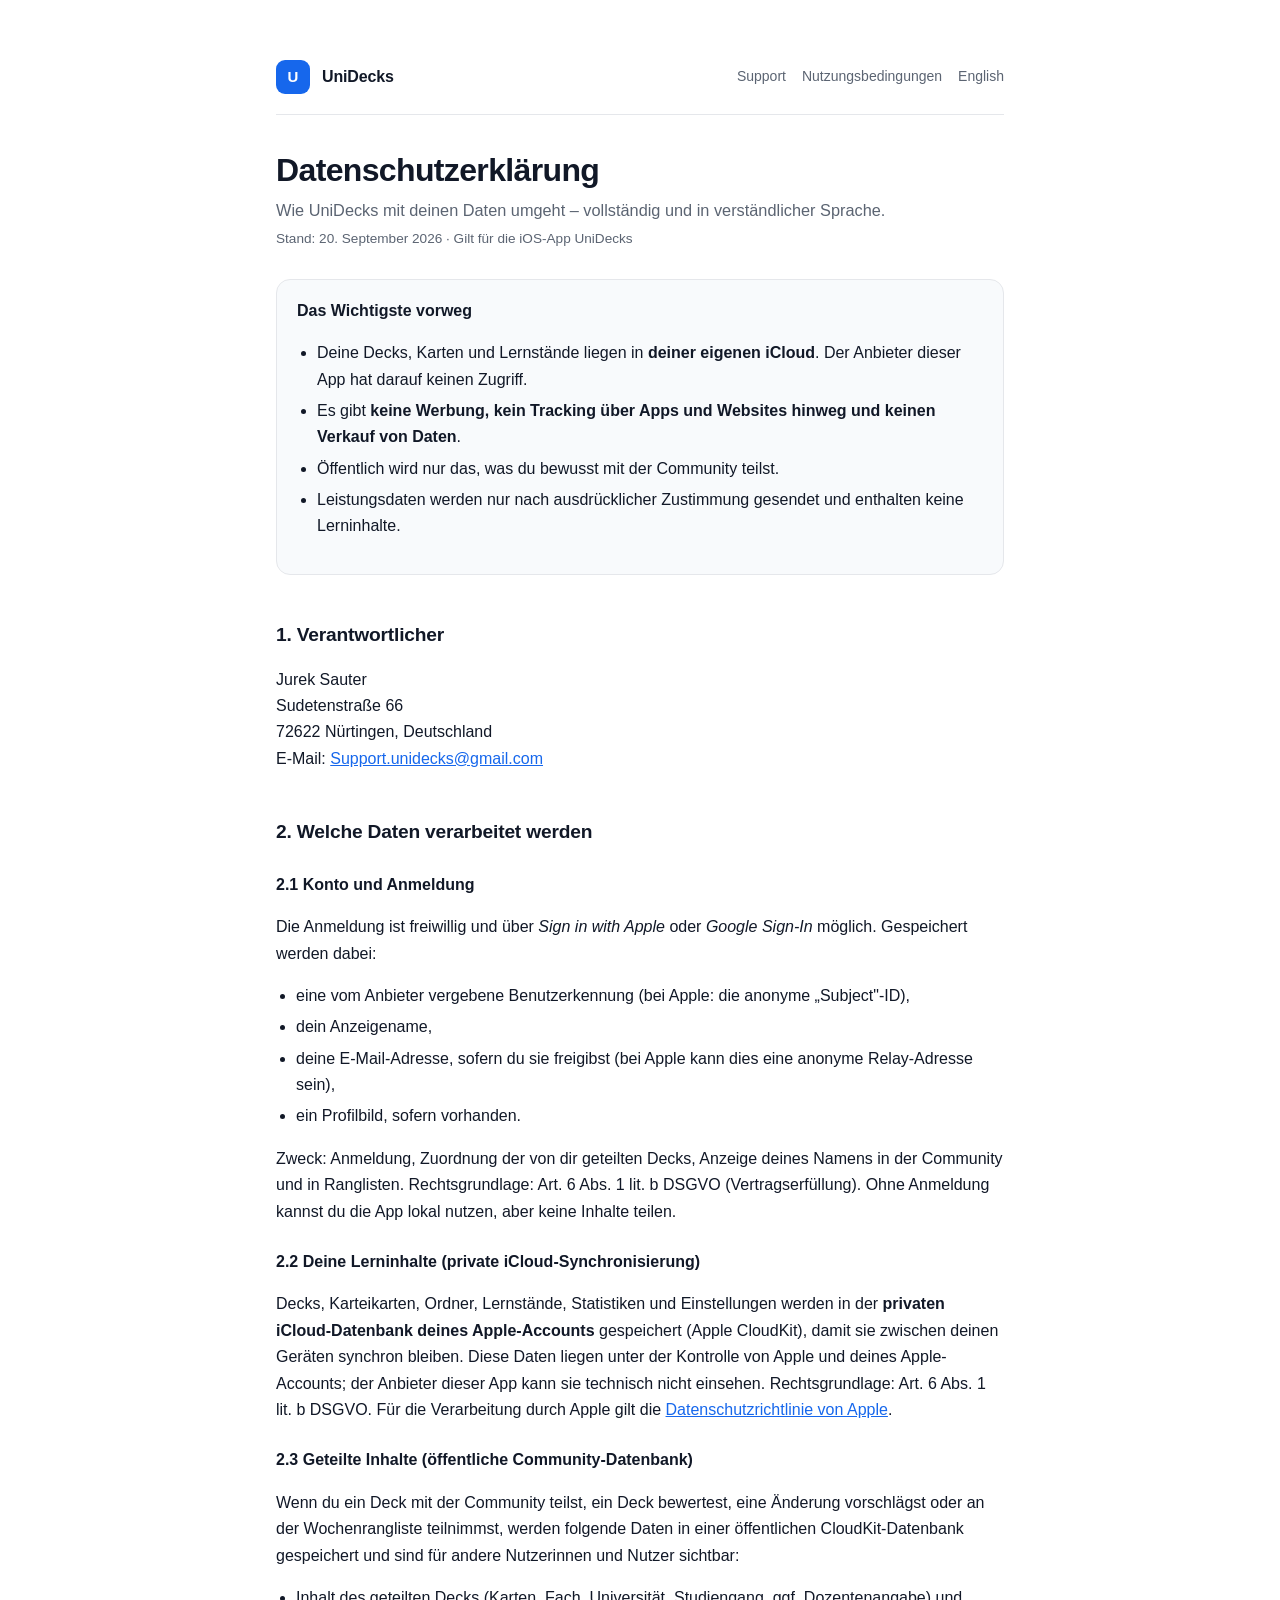
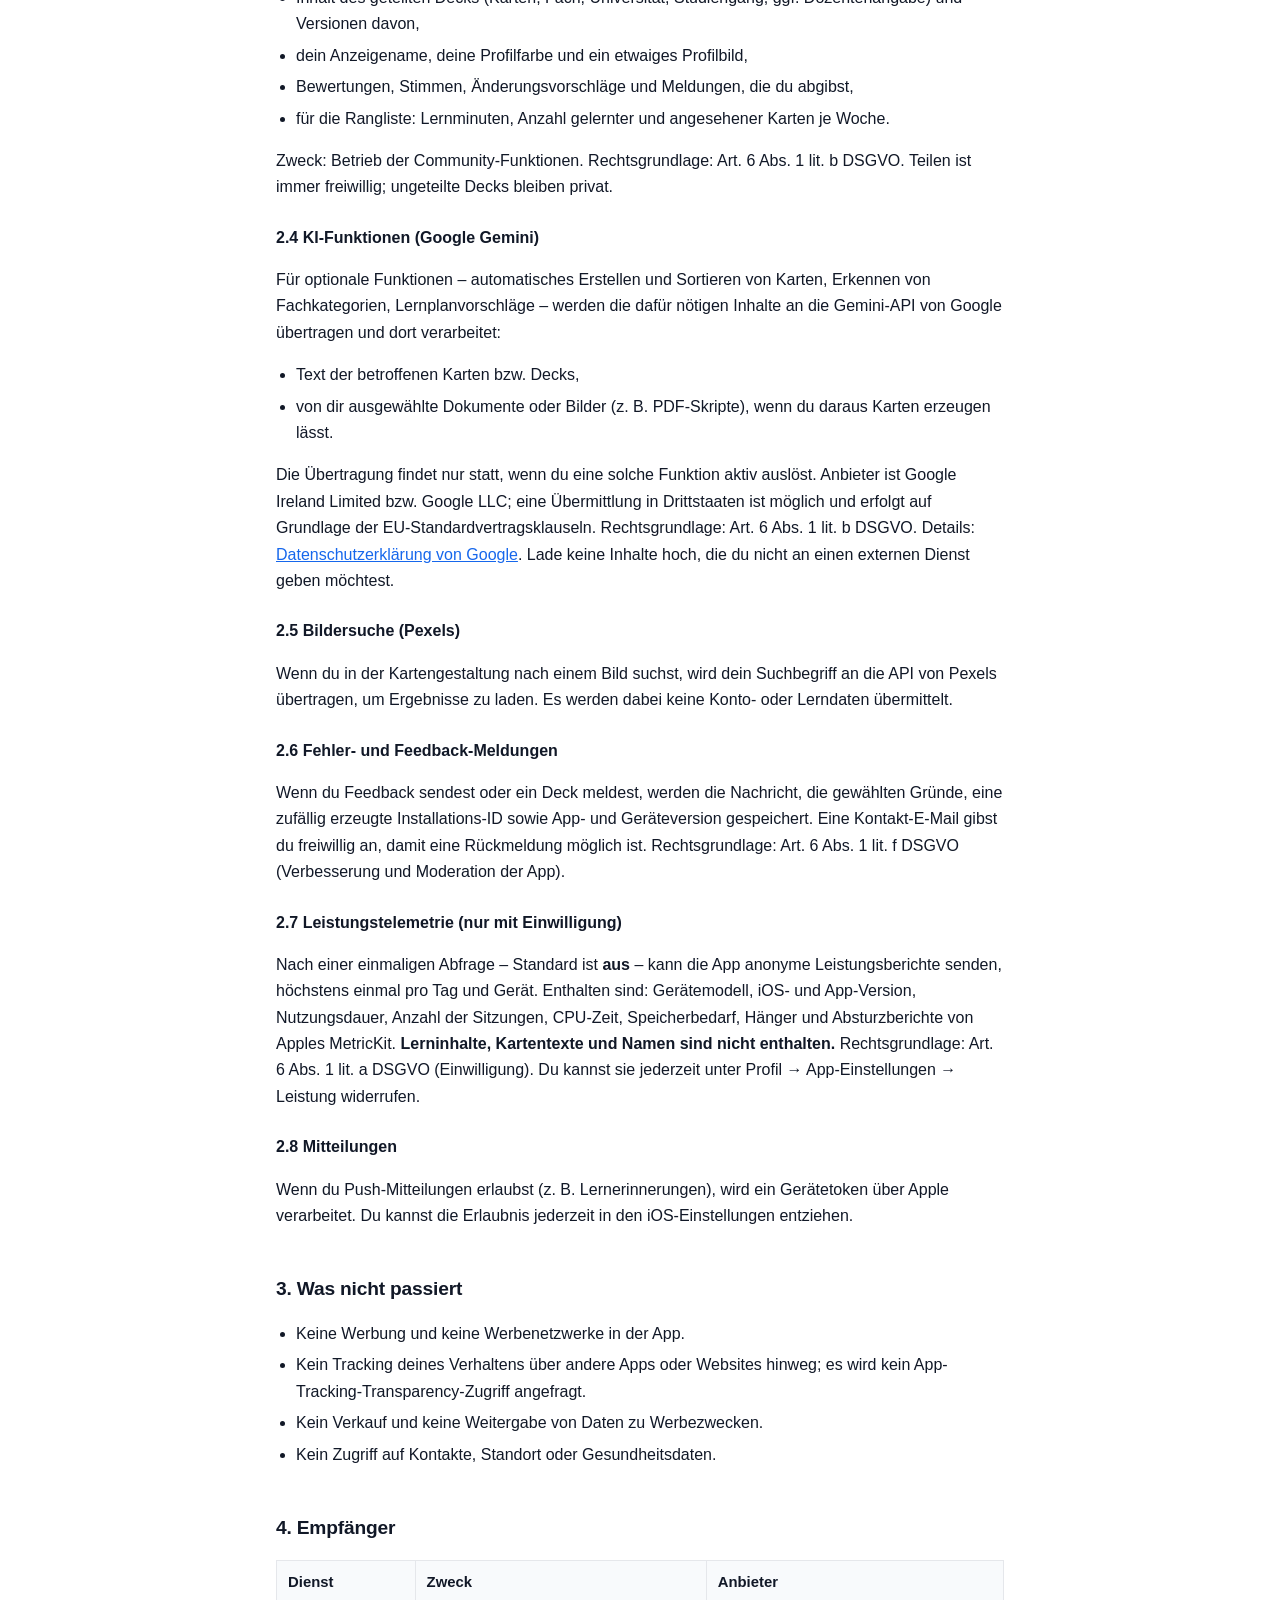
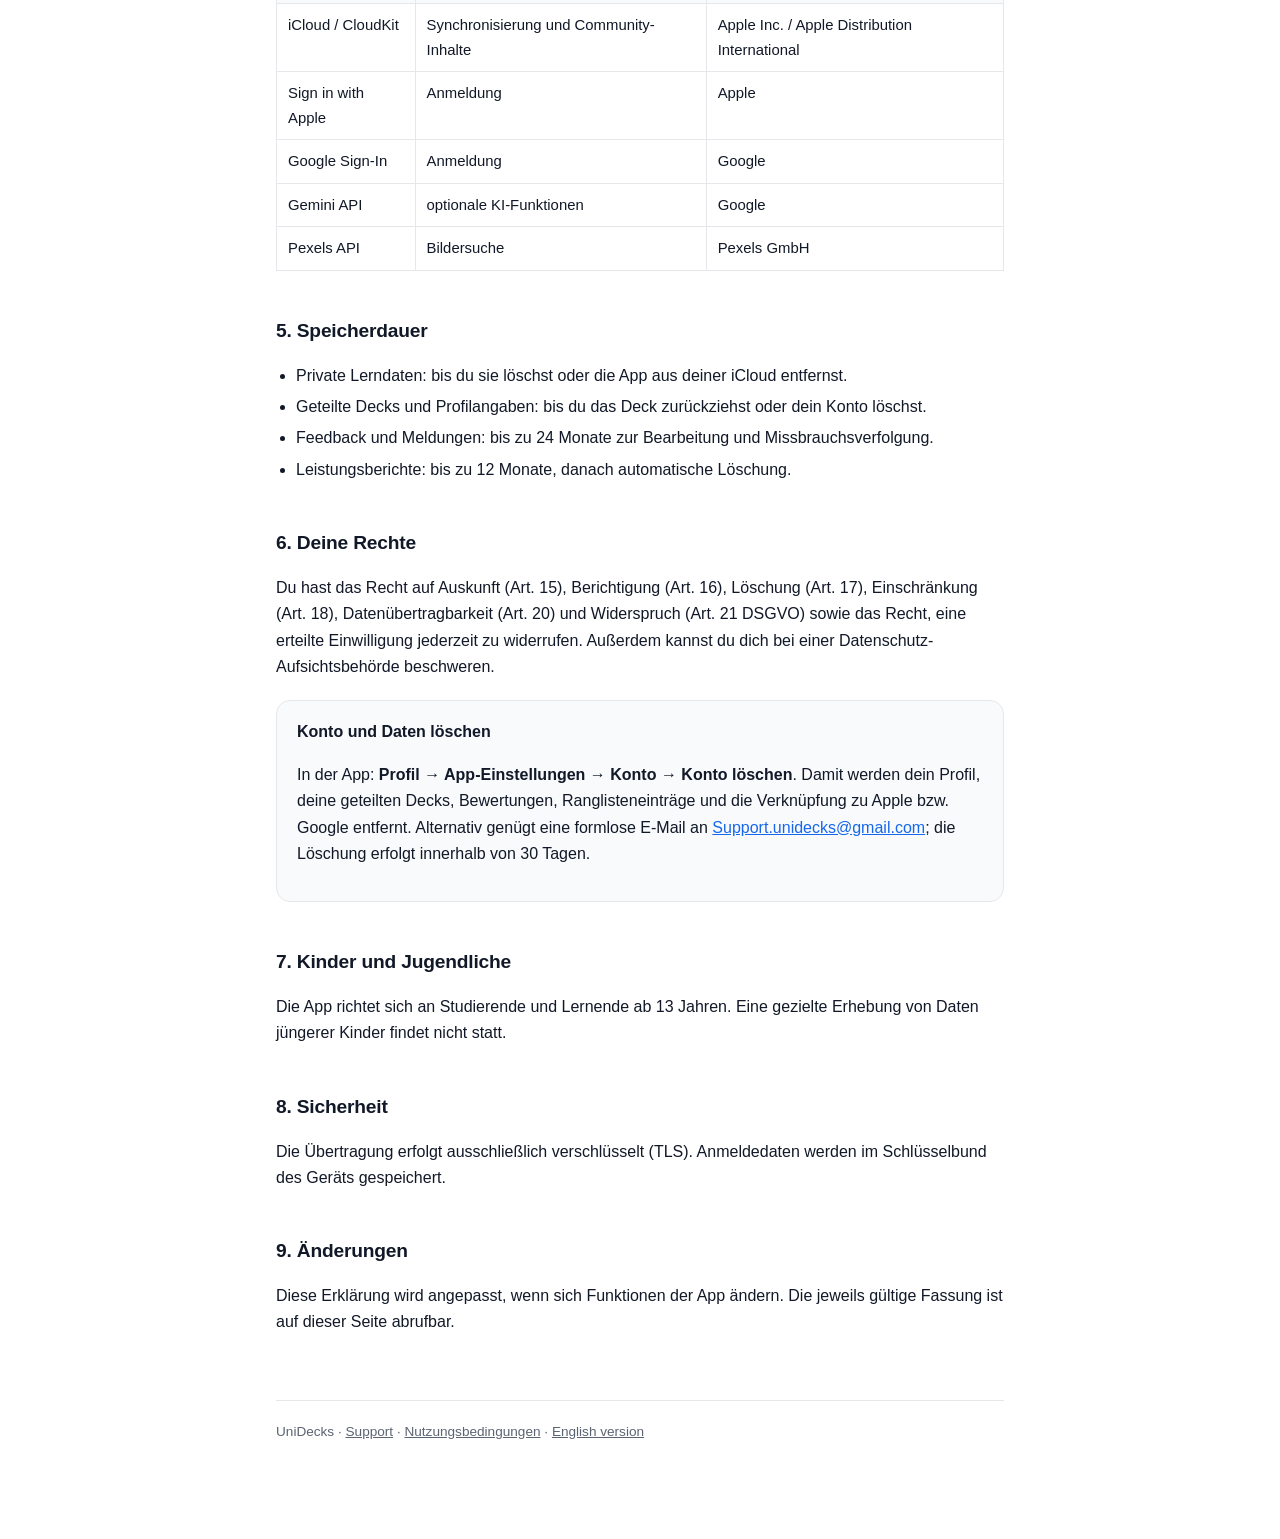
==== privacy-de.html @ 0674eca2 "Add files via upload" ====
<!DOCTYPE html>
<html lang="de">
<head>
<meta charset="utf-8">
<meta name="viewport" content="width=device-width, initial-scale=1">
<title>Datenschutzerklärung – UniDecks</title>
<link rel="stylesheet" href="style.css">
</head>
<body>
<div class="wrap">
<header class="site">
  <div class="mark">U</div>
  <a class="brand" href="index.html">UniDecks</a>
  <nav>
    <a href="support-de.html">Support</a>
    <a href="terms-de.html">Nutzungsbedingungen</a>
    <a href="privacy-en.html">English</a>
  </nav>
</header>

<h1>Datenschutzerklärung</h1>
<p class="lede">Wie UniDecks mit deinen Daten umgeht – vollständig und in verständlicher Sprache.</p>
<p class="meta">Stand: 20. September 2026 · Gilt für die iOS-App UniDecks</p>

<div class="card">
<h3>Das Wichtigste vorweg</h3>
<ul>
  <li>Deine Decks, Karten und Lernstände liegen in <strong>deiner eigenen iCloud</strong>. Der Anbieter dieser App hat darauf keinen Zugriff.</li>
  <li>Es gibt <strong>keine Werbung, kein Tracking über Apps und Websites hinweg und keinen Verkauf von Daten</strong>.</li>
  <li>Öffentlich wird nur das, was du bewusst mit der Community teilst.</li>
  <li>Leistungsdaten werden nur nach ausdrücklicher Zustimmung gesendet und enthalten keine Lerninhalte.</li>
</ul>
</div>

<h2>1. Verantwortlicher</h2>
<p>
Jurek Sauter<br>
Sudetenstraße 66<br>
72622 Nürtingen, Deutschland<br>
E-Mail: <a href="mailto:Support.unidecks@gmail.com">Support.unidecks@gmail.com</a>
</p>

<h2>2. Welche Daten verarbeitet werden</h2>

<h3>2.1 Konto und Anmeldung</h3>
<p>Die Anmeldung ist freiwillig und über <em>Sign in with Apple</em> oder <em>Google Sign-In</em> möglich. Gespeichert werden dabei:</p>
<ul>
  <li>eine vom Anbieter vergebene Benutzerkennung (bei Apple: die anonyme „Subject"-ID),</li>
  <li>dein Anzeigename,</li>
  <li>deine E-Mail-Adresse, sofern du sie freigibst (bei Apple kann dies eine anonyme Relay-Adresse sein),</li>
  <li>ein Profilbild, sofern vorhanden.</li>
</ul>
<p>Zweck: Anmeldung, Zuordnung der von dir geteilten Decks, Anzeige deines Namens in der Community und in Ranglisten. Rechtsgrundlage: Art. 6 Abs. 1 lit. b DSGVO (Vertragserfüllung). Ohne Anmeldung kannst du die App lokal nutzen, aber keine Inhalte teilen.</p>

<h3>2.2 Deine Lerninhalte (private iCloud-Synchronisierung)</h3>
<p>Decks, Karteikarten, Ordner, Lernstände, Statistiken und Einstellungen werden in der <strong>privaten iCloud-Datenbank deines Apple-Accounts</strong> gespeichert (Apple CloudKit), damit sie zwischen deinen Geräten synchron bleiben. Diese Daten liegen unter der Kontrolle von Apple und deines Apple-Accounts; der Anbieter dieser App kann sie technisch nicht einsehen. Rechtsgrundlage: Art. 6 Abs. 1 lit. b DSGVO. Für die Verarbeitung durch Apple gilt die <a href="https://www.apple.com/de/legal/privacy/">Datenschutzrichtlinie von Apple</a>.</p>

<h3>2.3 Geteilte Inhalte (öffentliche Community-Datenbank)</h3>
<p>Wenn du ein Deck mit der Community teilst, ein Deck bewertest, eine Änderung vorschlägst oder an der Wochenrangliste teilnimmst, werden folgende Daten in einer öffentlichen CloudKit-Datenbank gespeichert und sind für andere Nutzerinnen und Nutzer sichtbar:</p>
<ul>
  <li>Inhalt des geteilten Decks (Karten, Fach, Universität, Studiengang, ggf. Dozentenangabe) und Versionen davon,</li>
  <li>dein Anzeigename, deine Profilfarbe und ein etwaiges Profilbild,</li>
  <li>Bewertungen, Stimmen, Änderungsvorschläge und Meldungen, die du abgibst,</li>
  <li>für die Rangliste: Lernminuten, Anzahl gelernter und angesehener Karten je Woche.</li>
</ul>
<p>Zweck: Betrieb der Community-Funktionen. Rechtsgrundlage: Art. 6 Abs. 1 lit. b DSGVO. Teilen ist immer freiwillig; ungeteilte Decks bleiben privat.</p>

<h3>2.4 KI-Funktionen (Google Gemini)</h3>
<p>Für optionale Funktionen – automatisches Erstellen und Sortieren von Karten, Erkennen von Fachkategorien, Lernplanvorschläge – werden die dafür nötigen Inhalte an die Gemini-API von Google übertragen und dort verarbeitet:</p>
<ul>
  <li>Text der betroffenen Karten bzw. Decks,</li>
  <li>von dir ausgewählte Dokumente oder Bilder (z. B. PDF-Skripte), wenn du daraus Karten erzeugen lässt.</li>
</ul>
<p>Die Übertragung findet nur statt, wenn du eine solche Funktion aktiv auslöst. Anbieter ist Google Ireland Limited bzw. Google LLC; eine Übermittlung in Drittstaaten ist möglich und erfolgt auf Grundlage der EU-Standardvertragsklauseln. Rechtsgrundlage: Art. 6 Abs. 1 lit. b DSGVO. Details: <a href="https://policies.google.com/privacy">Datenschutzerklärung von Google</a>. Lade keine Inhalte hoch, die du nicht an einen externen Dienst geben möchtest.</p>

<h3>2.5 Bildersuche (Pexels)</h3>
<p>Wenn du in der Kartengestaltung nach einem Bild suchst, wird dein Suchbegriff an die API von Pexels übertragen, um Ergebnisse zu laden. Es werden dabei keine Konto- oder Lerndaten übermittelt.</p>

<h3>2.6 Fehler- und Feedback-Meldungen</h3>
<p>Wenn du Feedback sendest oder ein Deck meldest, werden die Nachricht, die gewählten Gründe, eine zufällig erzeugte Installations-ID sowie App- und Geräteversion gespeichert. Eine Kontakt-E-Mail gibst du freiwillig an, damit eine Rückmeldung möglich ist. Rechtsgrundlage: Art. 6 Abs. 1 lit. f DSGVO (Verbesserung und Moderation der App).</p>

<h3>2.7 Leistungstelemetrie (nur mit Einwilligung)</h3>
<p>Nach einer einmaligen Abfrage – Standard ist <strong>aus</strong> – kann die App anonyme Leistungsberichte senden, höchstens einmal pro Tag und Gerät. Enthalten sind: Gerätemodell, iOS- und App-Version, Nutzungsdauer, Anzahl der Sitzungen, CPU-Zeit, Speicherbedarf, Hänger und Absturzberichte von Apples MetricKit. <strong>Lerninhalte, Kartentexte und Namen sind nicht enthalten.</strong> Rechtsgrundlage: Art. 6 Abs. 1 lit. a DSGVO (Einwilligung). Du kannst sie jederzeit unter Profil → App-Einstellungen → Leistung widerrufen.</p>

<h3>2.8 Mitteilungen</h3>
<p>Wenn du Push-Mitteilungen erlaubst (z. B. Lernerinnerungen), wird ein Gerätetoken über Apple verarbeitet. Du kannst die Erlaubnis jederzeit in den iOS-Einstellungen entziehen.</p>

<h2>3. Was nicht passiert</h2>
<ul>
  <li>Keine Werbung und keine Werbenetzwerke in der App.</li>
  <li>Kein Tracking deines Verhaltens über andere Apps oder Websites hinweg; es wird kein App-Tracking-Transparency-Zugriff angefragt.</li>
  <li>Kein Verkauf und keine Weitergabe von Daten zu Werbezwecken.</li>
  <li>Kein Zugriff auf Kontakte, Standort oder Gesundheitsdaten.</li>
</ul>

<h2>4. Empfänger</h2>
<table>
  <tr><th>Dienst</th><th>Zweck</th><th>Anbieter</th></tr>
  <tr><td>iCloud / CloudKit</td><td>Synchronisierung und Community-Inhalte</td><td>Apple Inc. / Apple Distribution International</td></tr>
  <tr><td>Sign in with Apple</td><td>Anmeldung</td><td>Apple</td></tr>
  <tr><td>Google Sign-In</td><td>Anmeldung</td><td>Google</td></tr>
  <tr><td>Gemini API</td><td>optionale KI-Funktionen</td><td>Google</td></tr>
  <tr><td>Pexels API</td><td>Bildersuche</td><td>Pexels GmbH</td></tr>
</table>

<h2>5. Speicherdauer</h2>
<ul>
  <li>Private Lerndaten: bis du sie löschst oder die App aus deiner iCloud entfernst.</li>
  <li>Geteilte Decks und Profilangaben: bis du das Deck zurückziehst oder dein Konto löschst.</li>
  <li>Feedback und Meldungen: bis zu 24 Monate zur Bearbeitung und Missbrauchsverfolgung.</li>
  <li>Leistungsberichte: bis zu 12 Monate, danach automatische Löschung.</li>
</ul>

<h2>6. Deine Rechte</h2>
<p>Du hast das Recht auf Auskunft (Art. 15), Berichtigung (Art. 16), Löschung (Art. 17), Einschränkung (Art. 18), Datenübertragbarkeit (Art. 20) und Widerspruch (Art. 21 DSGVO) sowie das Recht, eine erteilte Einwilligung jederzeit zu widerrufen. Außerdem kannst du dich bei einer Datenschutz-Aufsichtsbehörde beschweren.</p>

<div class="card">
<h3>Konto und Daten löschen</h3>
<p>In der App: <strong>Profil → App-Einstellungen → Konto → Konto löschen</strong>. Damit werden dein Profil, deine geteilten Decks, Bewertungen, Ranglisteneinträge und die Verknüpfung zu Apple bzw. Google entfernt. Alternativ genügt eine formlose E-Mail an <a href="mailto:Support.unidecks@gmail.com">Support.unidecks@gmail.com</a>; die Löschung erfolgt innerhalb von 30 Tagen.</p>
</div>

<h2>7. Kinder und Jugendliche</h2>
<p>Die App richtet sich an Studierende und Lernende ab 13 Jahren. Eine gezielte Erhebung von Daten jüngerer Kinder findet nicht statt.</p>

<h2>8. Sicherheit</h2>
<p>Die Übertragung erfolgt ausschließlich verschlüsselt (TLS). Anmeldedaten werden im Schlüsselbund des Geräts gespeichert.</p>

<h2>9. Änderungen</h2>
<p>Diese Erklärung wird angepasst, wenn sich Funktionen der App ändern. Die jeweils gültige Fassung ist auf dieser Seite abrufbar.</p>

<footer class="site">
  UniDecks · <a href="support-de.html">Support</a> · <a href="terms-de.html">Nutzungsbedingungen</a> · <a href="privacy-en.html">English version</a>
</footer>
</div>
</body>
</html>
---- style.css ----
:root{
  --bg:#ffffff; --fg:#111827; --muted:#5b6472; --line:#e5e7eb;
  --accent:#1667ec; --accent-soft:#eef4ff; --card:#f8fafc;
}
@media (prefers-color-scheme: dark){
  :root{ --bg:#0f1420; --fg:#e8ecf3; --muted:#9aa5b5; --line:#212a3a;
         --accent:#65a0ff; --accent-soft:#16233c; --card:#151c2b; }
}
*{box-sizing:border-box}
html{-webkit-text-size-adjust:100%}
body{
  margin:0; background:var(--bg); color:var(--fg);
  font:16px/1.65 -apple-system,BlinkMacSystemFont,"Segoe UI",Roboto,Helvetica,Arial,sans-serif;
}
.wrap{max-width:760px;margin:0 auto;padding:40px 16px 96px}
header.site{display:flex;align-items:center;gap:12px;padding:20px 0;border-bottom:1px solid var(--line);margin-bottom:36px}
header.site .mark{width:34px;height:34px;border-radius:9px;background:var(--accent);display:grid;place-items:center;color:#fff;font-weight:700;font-size:15px;flex:none}
header.site a.brand{color:inherit;text-decoration:none;font-weight:650;letter-spacing:-.01em}
header.site nav{margin-left:auto;display:flex;gap:16px;flex-wrap:wrap}
header.site nav a{color:var(--muted);text-decoration:none;font-size:14px}
header.site nav a:hover{color:var(--accent)}
h1{font-size:2rem;line-height:1.2;letter-spacing:-.02em;margin:0 0 8px}
h2{font-size:1.2rem;letter-spacing:-.01em;margin:40px 0 10px;padding-top:4px}
h3{font-size:1rem;margin:24px 0 6px}
p,li{color:var(--fg)}
.lede{color:var(--muted);font-size:1.02rem;margin:0 0 4px}
.meta{color:var(--muted);font-size:.85rem;margin:0 0 28px}
a{color:var(--accent)}
ul{padding-left:20px}
li{margin:5px 0}
table{width:100%;border-collapse:collapse;margin:16px 0;font-size:.93rem;display:block;overflow-x:auto}
th,td{border:1px solid var(--line);padding:9px 11px;text-align:left;vertical-align:top}
th{background:var(--card);font-weight:600}
.card{background:var(--card);border:1px solid var(--line);border-radius:14px;padding:18px 20px;margin:20px 0}
.card h3{margin-top:0}
.lang{display:inline-block;background:var(--accent-soft);color:var(--accent);border-radius:999px;padding:4px 12px;font-size:.82rem;text-decoration:none;font-weight:600}
footer.site{margin-top:64px;padding-top:20px;border-top:1px solid var(--line);color:var(--muted);font-size:.85rem}
footer.site a{color:var(--muted)}
.tiles{display:grid;gap:14px;grid-template-columns:repeat(auto-fit,minmax(210px,1fr));margin:28px 0}
.tile{display:block;background:var(--card);border:1px solid var(--line);border-radius:14px;padding:18px;text-decoration:none;color:inherit}
.tile:hover{border-color:var(--accent)}
.tile strong{display:block;margin-bottom:4px}
.tile span{color:var(--muted);font-size:.9rem}
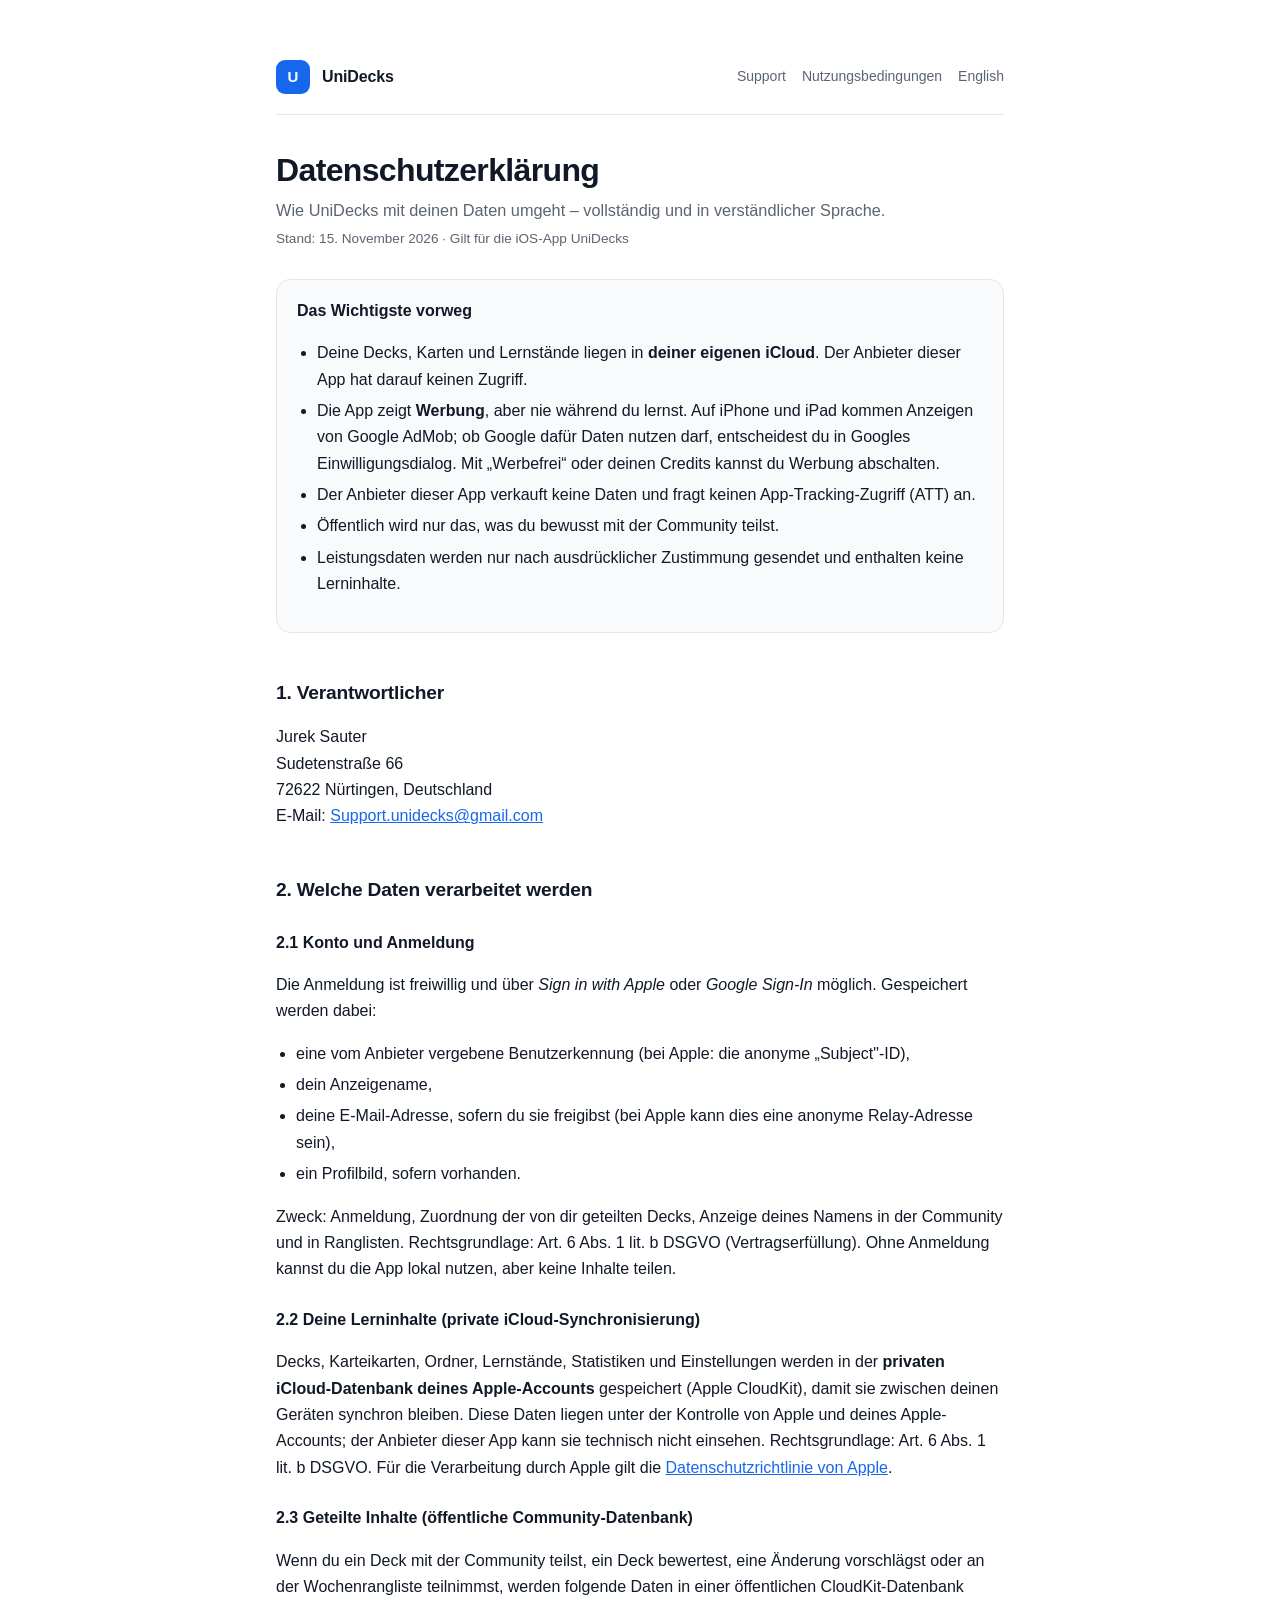
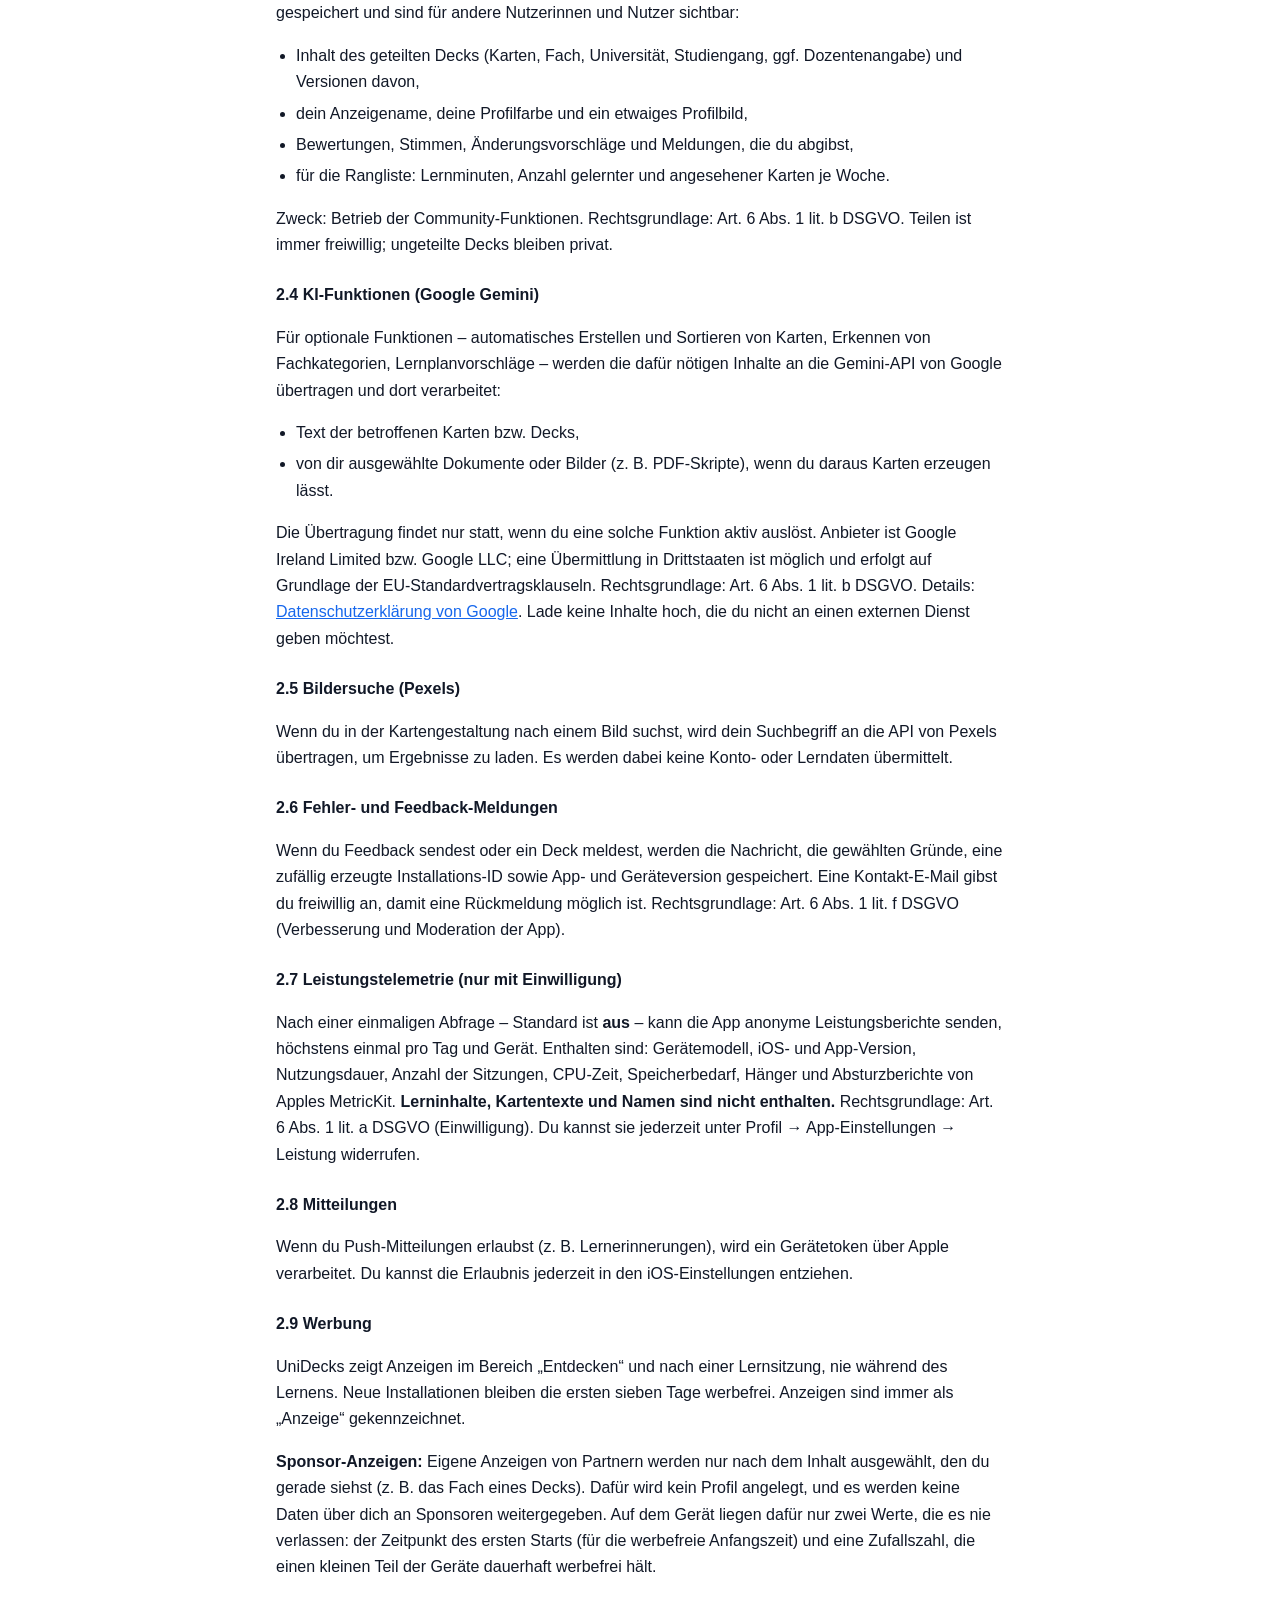
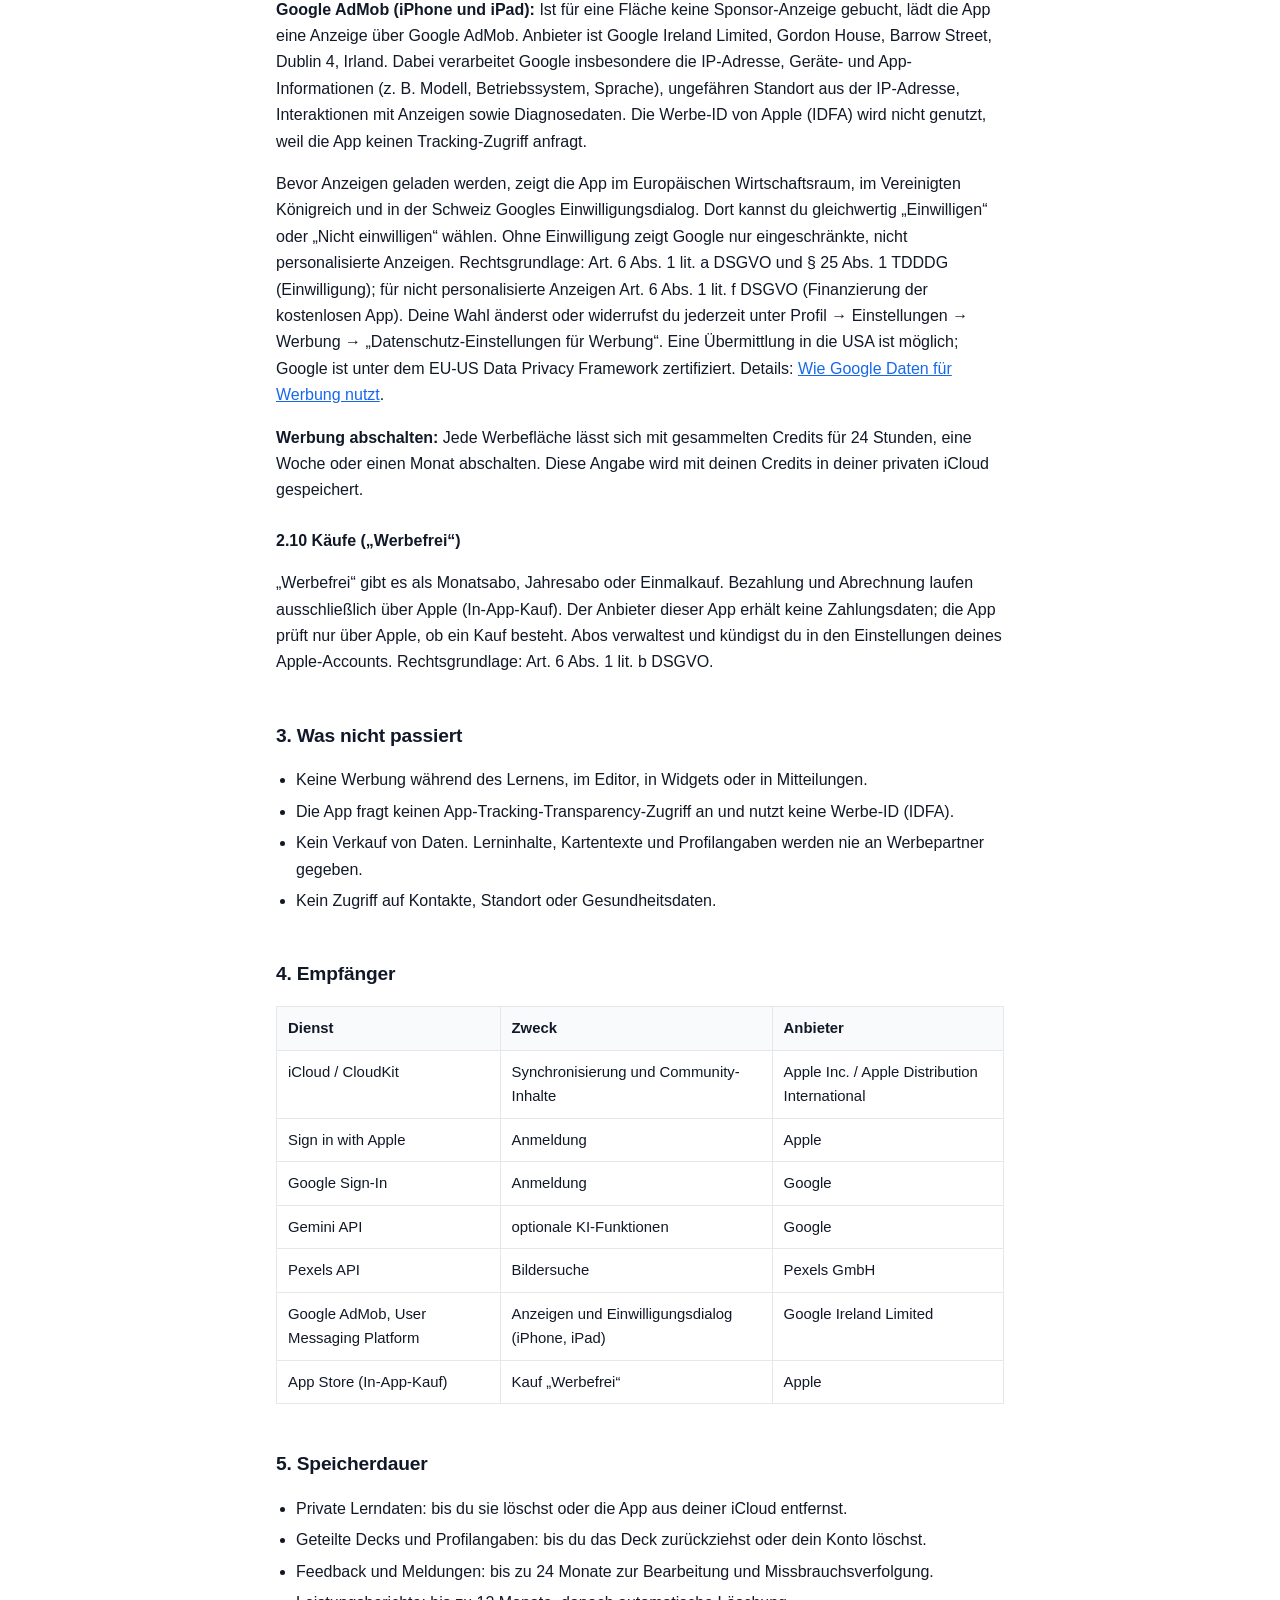
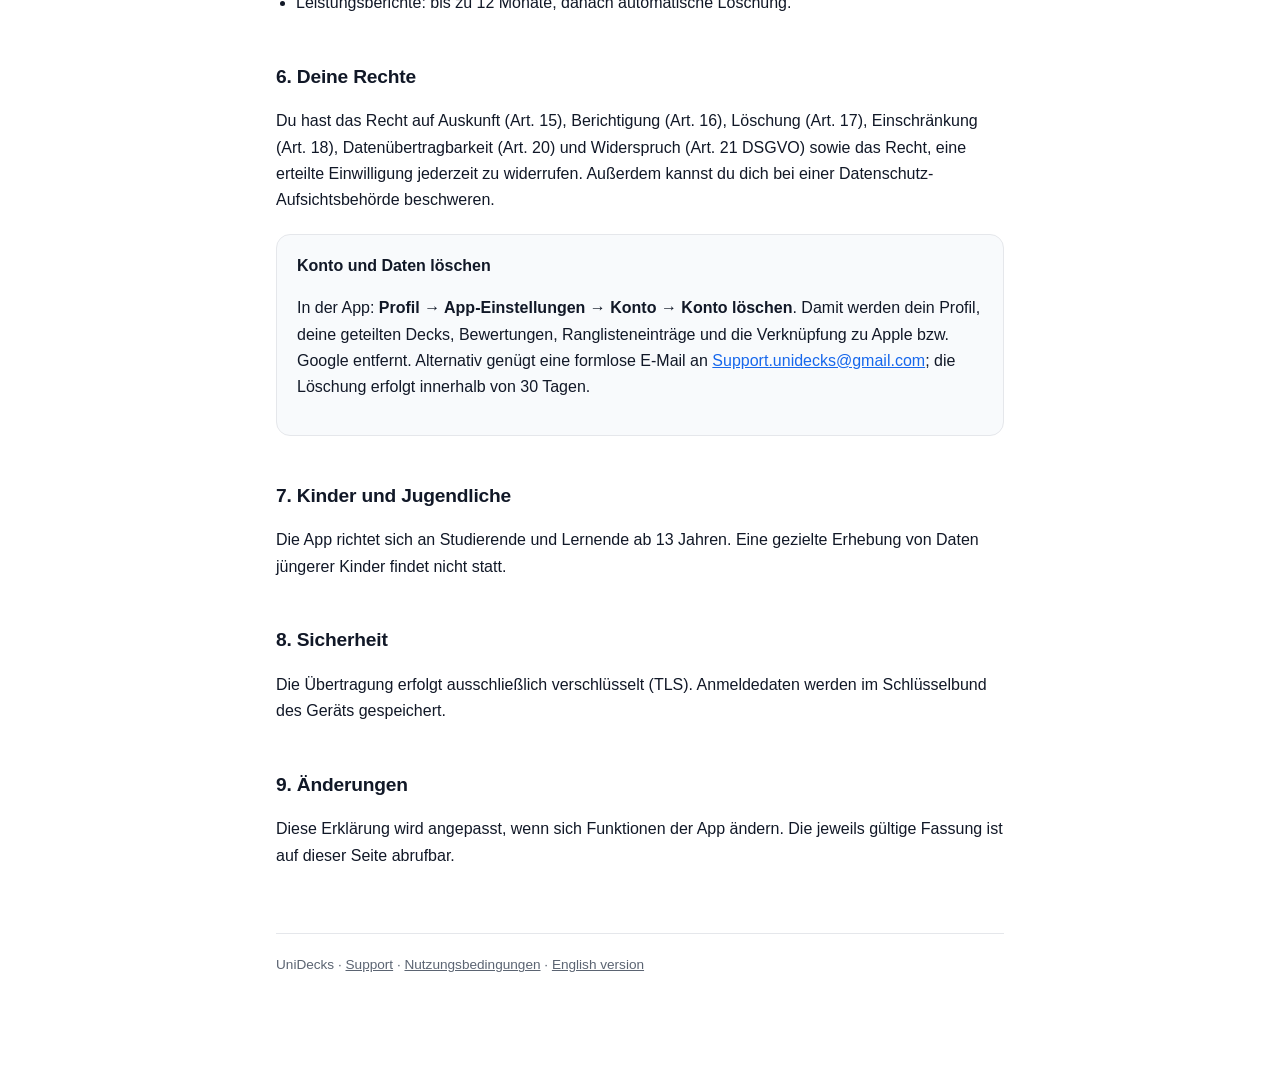
==== commit 09b023ff: "Datenschutz, Nutzungsbedingungen, Support: Werbung (AdMob, Sponsoren) und Kauf Werbefrei Co-Authored" ====
--- a/privacy-de.html
+++ b/privacy-de.html
@@ -20,13 +20,14 @@
 
 <h1>Datenschutzerklärung</h1>
 <p class="lede">Wie UniDecks mit deinen Daten umgeht – vollständig und in verständlicher Sprache.</p>
-<p class="meta">Stand: 20. September 2026 · Gilt für die iOS-App UniDecks</p>
+<p class="meta">Stand: 15. November 2026 · Gilt für die iOS-App UniDecks</p>
 
 <div class="card">
 <h3>Das Wichtigste vorweg</h3>
 <ul>
   <li>Deine Decks, Karten und Lernstände liegen in <strong>deiner eigenen iCloud</strong>. Der Anbieter dieser App hat darauf keinen Zugriff.</li>
-  <li>Es gibt <strong>keine Werbung, kein Tracking über Apps und Websites hinweg und keinen Verkauf von Daten</strong>.</li>
+  <li>Die App zeigt <strong>Werbung</strong>, aber nie während du lernst. Auf iPhone und iPad kommen Anzeigen von Google AdMob; ob Google dafür Daten nutzen darf, entscheidest du in Googles Einwilligungsdialog. Mit „Werbefrei“ oder deinen Credits kannst du Werbung abschalten.</li>
+  <li>Der Anbieter dieser App verkauft keine Daten und fragt keinen App-Tracking-Zugriff (ATT) an.</li>
   <li>Öffentlich wird nur das, was du bewusst mit der Community teilst.</li>
   <li>Leistungsdaten werden nur nach ausdrücklicher Zustimmung gesendet und enthalten keine Lerninhalte.</li>
 </ul>
@@ -85,11 +86,21 @@
 <h3>2.8 Mitteilungen</h3>
 <p>Wenn du Push-Mitteilungen erlaubst (z. B. Lernerinnerungen), wird ein Gerätetoken über Apple verarbeitet. Du kannst die Erlaubnis jederzeit in den iOS-Einstellungen entziehen.</p>
 
+<h3>2.9 Werbung</h3>
+<p>UniDecks zeigt Anzeigen im Bereich „Entdecken“ und nach einer Lernsitzung, nie während des Lernens. Neue Installationen bleiben die ersten sieben Tage werbefrei. Anzeigen sind immer als „Anzeige“ gekennzeichnet.</p>
+<p><strong>Sponsor-Anzeigen:</strong> Eigene Anzeigen von Partnern werden nur nach dem Inhalt ausgewählt, den du gerade siehst (z. B. das Fach eines Decks). Dafür wird kein Profil angelegt, und es werden keine Daten über dich an Sponsoren weitergegeben. Auf dem Gerät liegen dafür nur zwei Werte, die es nie verlassen: der Zeitpunkt des ersten Starts (für die werbefreie Anfangszeit) und eine Zufallszahl, die einen kleinen Teil der Geräte dauerhaft werbefrei hält.</p>
+<p><strong>Google AdMob (iPhone und iPad):</strong> Ist für eine Fläche keine Sponsor-Anzeige gebucht, lädt die App eine Anzeige über Google AdMob. Anbieter ist Google Ireland Limited, Gordon House, Barrow Street, Dublin 4, Irland. Dabei verarbeitet Google insbesondere die IP-Adresse, Geräte- und App-Informationen (z. B. Modell, Betriebssystem, Sprache), ungefähren Standort aus der IP-Adresse, Interaktionen mit Anzeigen sowie Diagnosedaten. Die Werbe-ID von Apple (IDFA) wird nicht genutzt, weil die App keinen Tracking-Zugriff anfragt.</p>
+<p>Bevor Anzeigen geladen werden, zeigt die App im Europäischen Wirtschaftsraum, im Vereinigten Königreich und in der Schweiz Googles Einwilligungsdialog. Dort kannst du gleichwertig „Einwilligen“ oder „Nicht einwilligen“ wählen. Ohne Einwilligung zeigt Google nur eingeschränkte, nicht personalisierte Anzeigen. Rechtsgrundlage: Art. 6 Abs. 1 lit. a DSGVO und § 25 Abs. 1 TDDDG (Einwilligung); für nicht personalisierte Anzeigen Art. 6 Abs. 1 lit. f DSGVO (Finanzierung der kostenlosen App). Deine Wahl änderst oder widerrufst du jederzeit unter Profil → Einstellungen → Werbung → „Datenschutz-Einstellungen für Werbung“. Eine Übermittlung in die USA ist möglich; Google ist unter dem EU-US Data Privacy Framework zertifiziert. Details: <a href="https://policies.google.com/technologies/ads">Wie Google Daten für Werbung nutzt</a>.</p>
+<p><strong>Werbung abschalten:</strong> Jede Werbefläche lässt sich mit gesammelten Credits für 24 Stunden, eine Woche oder einen Monat abschalten. Diese Angabe wird mit deinen Credits in deiner privaten iCloud gespeichert.</p>
+
+<h3>2.10 Käufe („Werbefrei“)</h3>
+<p>„Werbefrei“ gibt es als Monatsabo, Jahresabo oder Einmalkauf. Bezahlung und Abrechnung laufen ausschließlich über Apple (In-App-Kauf). Der Anbieter dieser App erhält keine Zahlungsdaten; die App prüft nur über Apple, ob ein Kauf besteht. Abos verwaltest und kündigst du in den Einstellungen deines Apple-Accounts. Rechtsgrundlage: Art. 6 Abs. 1 lit. b DSGVO.</p>
+
 <h2>3. Was nicht passiert</h2>
 <ul>
-  <li>Keine Werbung und keine Werbenetzwerke in der App.</li>
-  <li>Kein Tracking deines Verhaltens über andere Apps oder Websites hinweg; es wird kein App-Tracking-Transparency-Zugriff angefragt.</li>
-  <li>Kein Verkauf und keine Weitergabe von Daten zu Werbezwecken.</li>
+  <li>Keine Werbung während des Lernens, im Editor, in Widgets oder in Mitteilungen.</li>
+  <li>Die App fragt keinen App-Tracking-Transparency-Zugriff an und nutzt keine Werbe-ID (IDFA).</li>
+  <li>Kein Verkauf von Daten. Lerninhalte, Kartentexte und Profilangaben werden nie an Werbepartner gegeben.</li>
   <li>Kein Zugriff auf Kontakte, Standort oder Gesundheitsdaten.</li>
 </ul>
 
@@ -101,6 +112,8 @@
   <tr><td>Google Sign-In</td><td>Anmeldung</td><td>Google</td></tr>
   <tr><td>Gemini API</td><td>optionale KI-Funktionen</td><td>Google</td></tr>
   <tr><td>Pexels API</td><td>Bildersuche</td><td>Pexels GmbH</td></tr>
+  <tr><td>Google AdMob, User Messaging Platform</td><td>Anzeigen und Einwilligungsdialog (iPhone, iPad)</td><td>Google Ireland Limited</td></tr>
+  <tr><td>App Store (In-App-Kauf)</td><td>Kauf „Werbefrei“</td><td>Apple</td></tr>
 </table>
 
 <h2>5. Speicherdauer</h2>
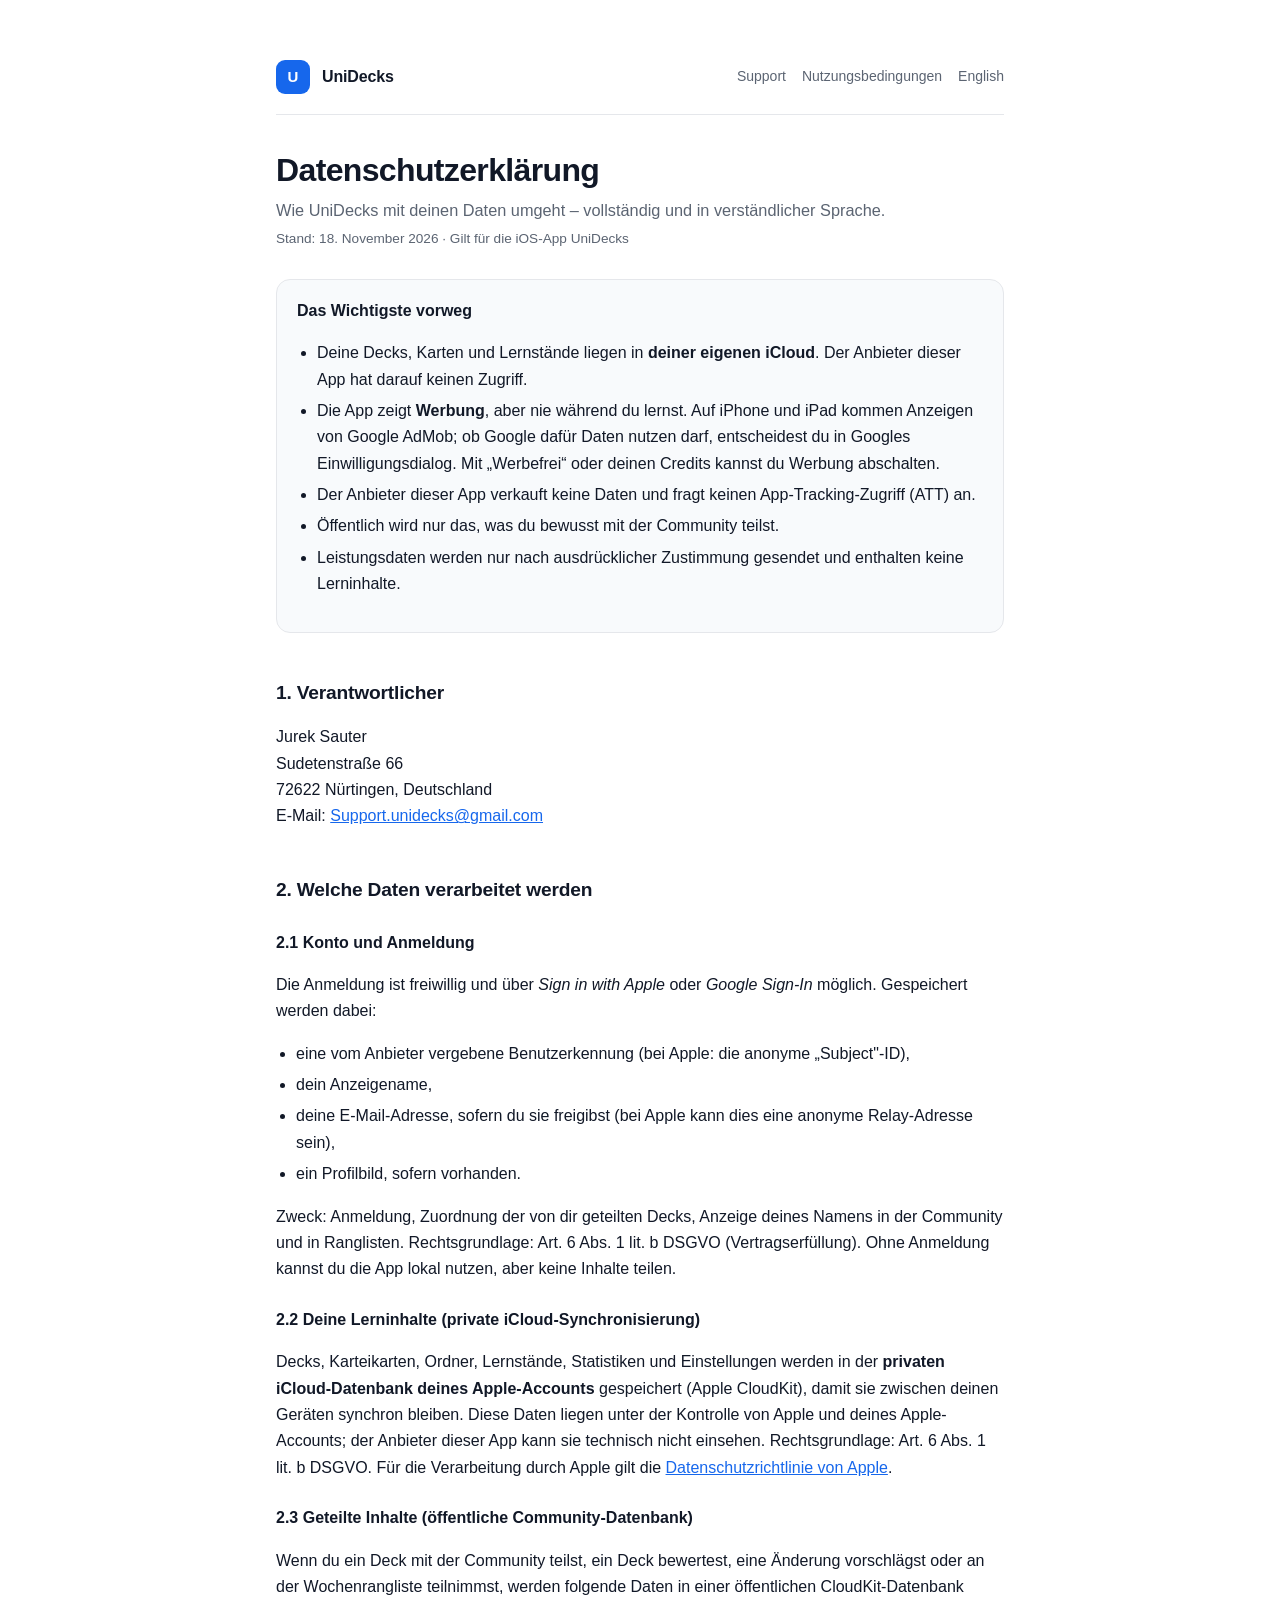
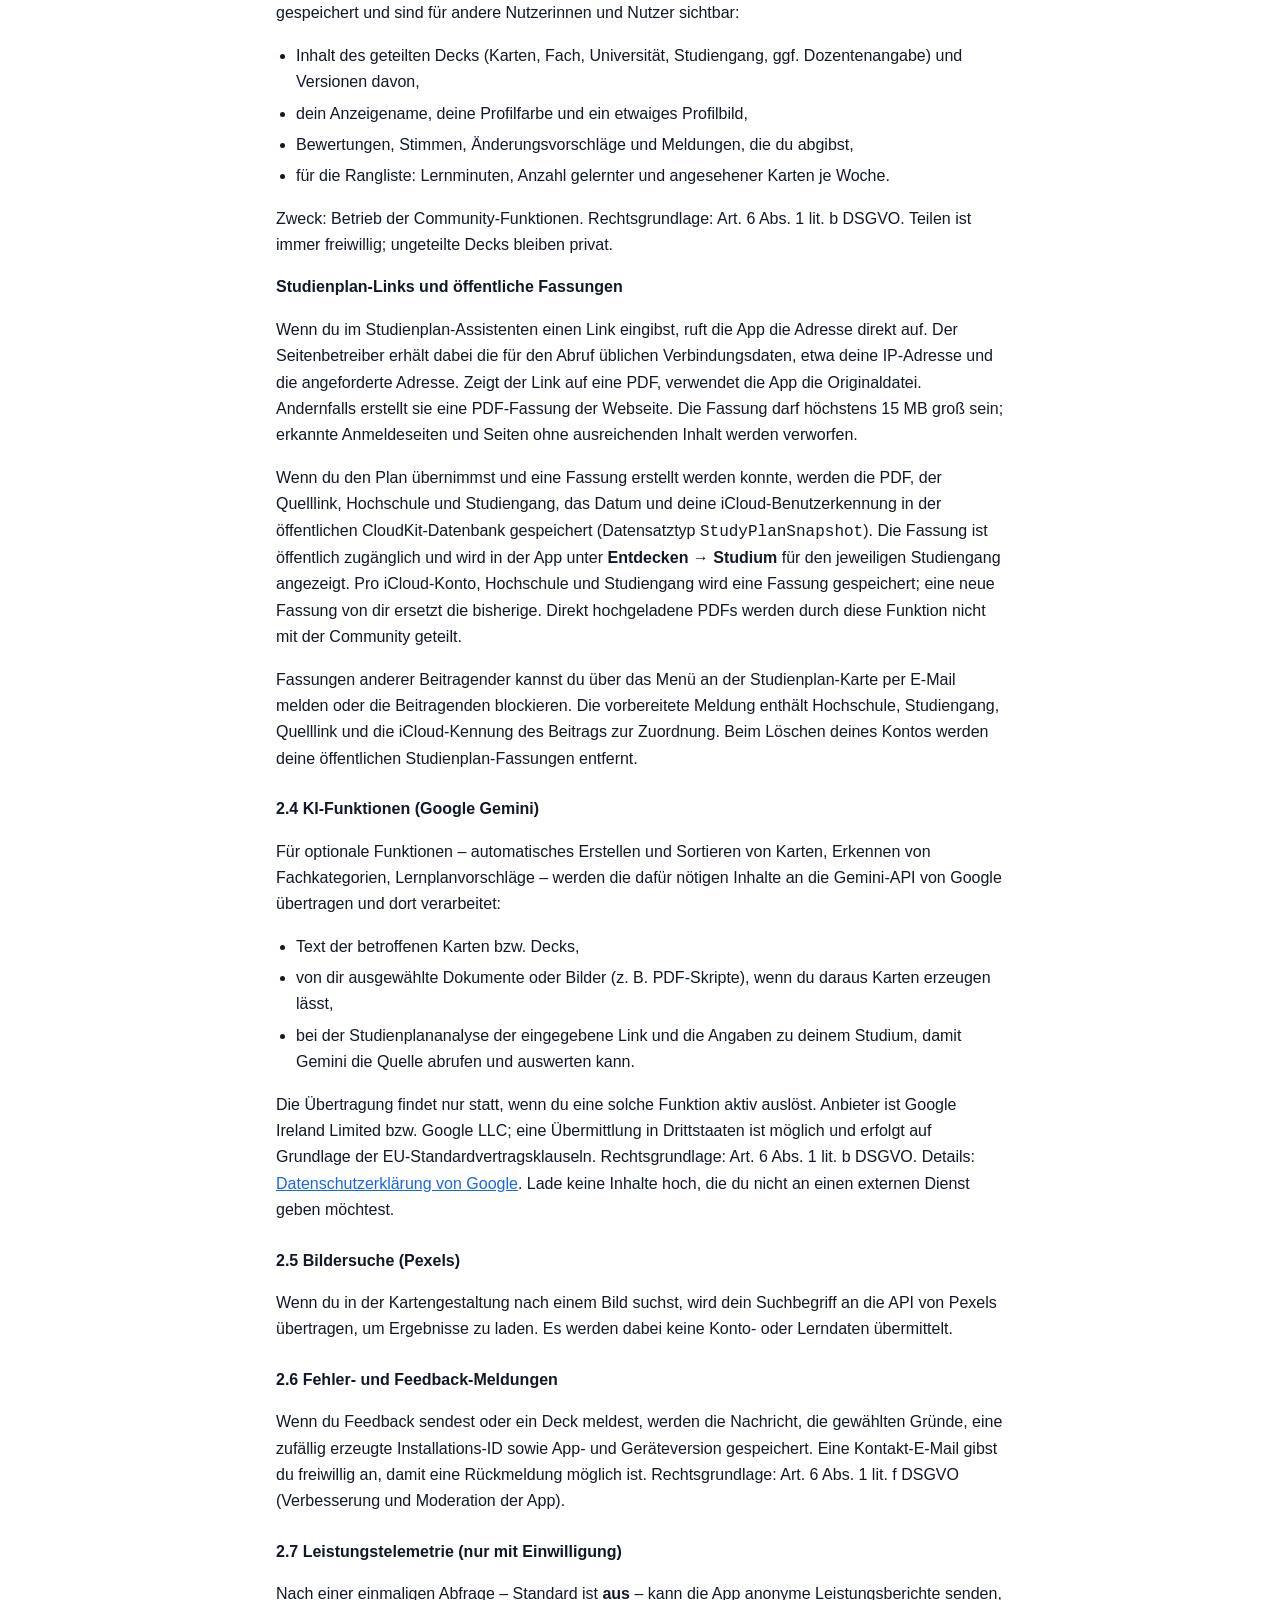
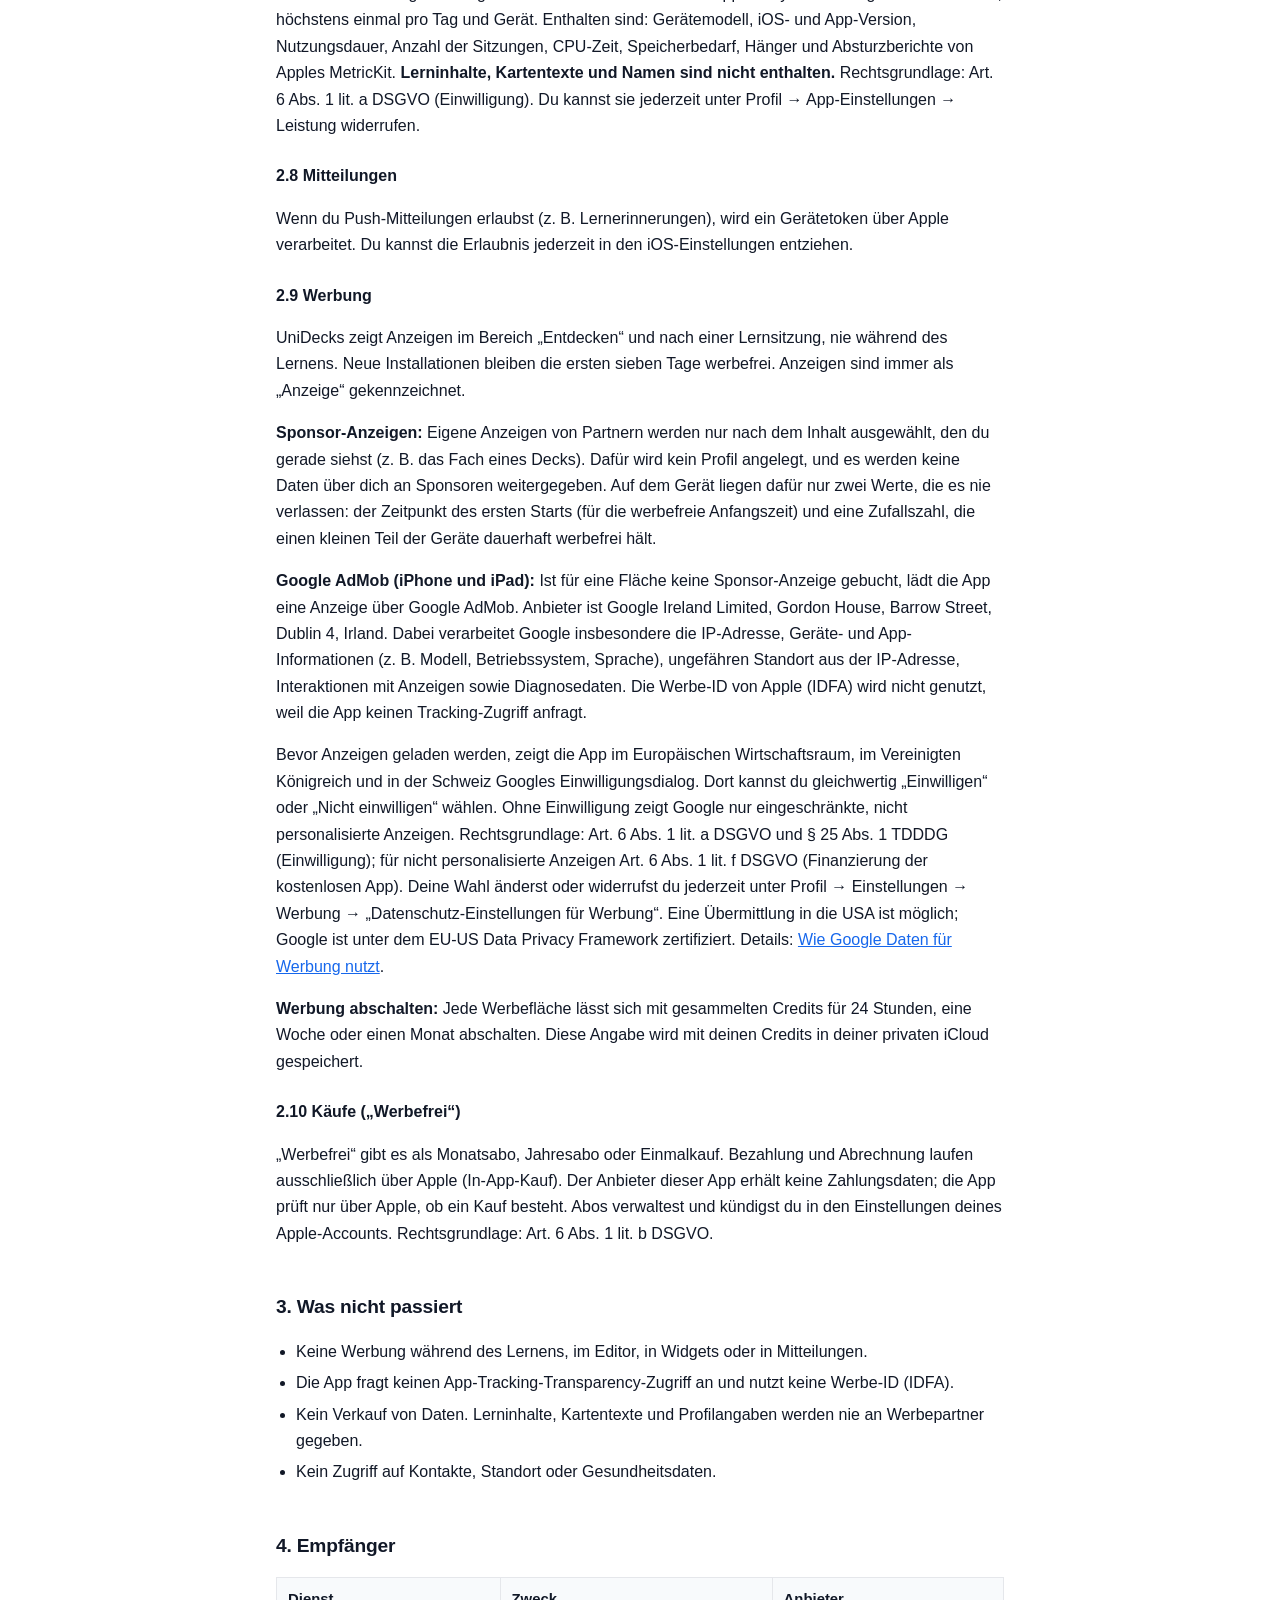
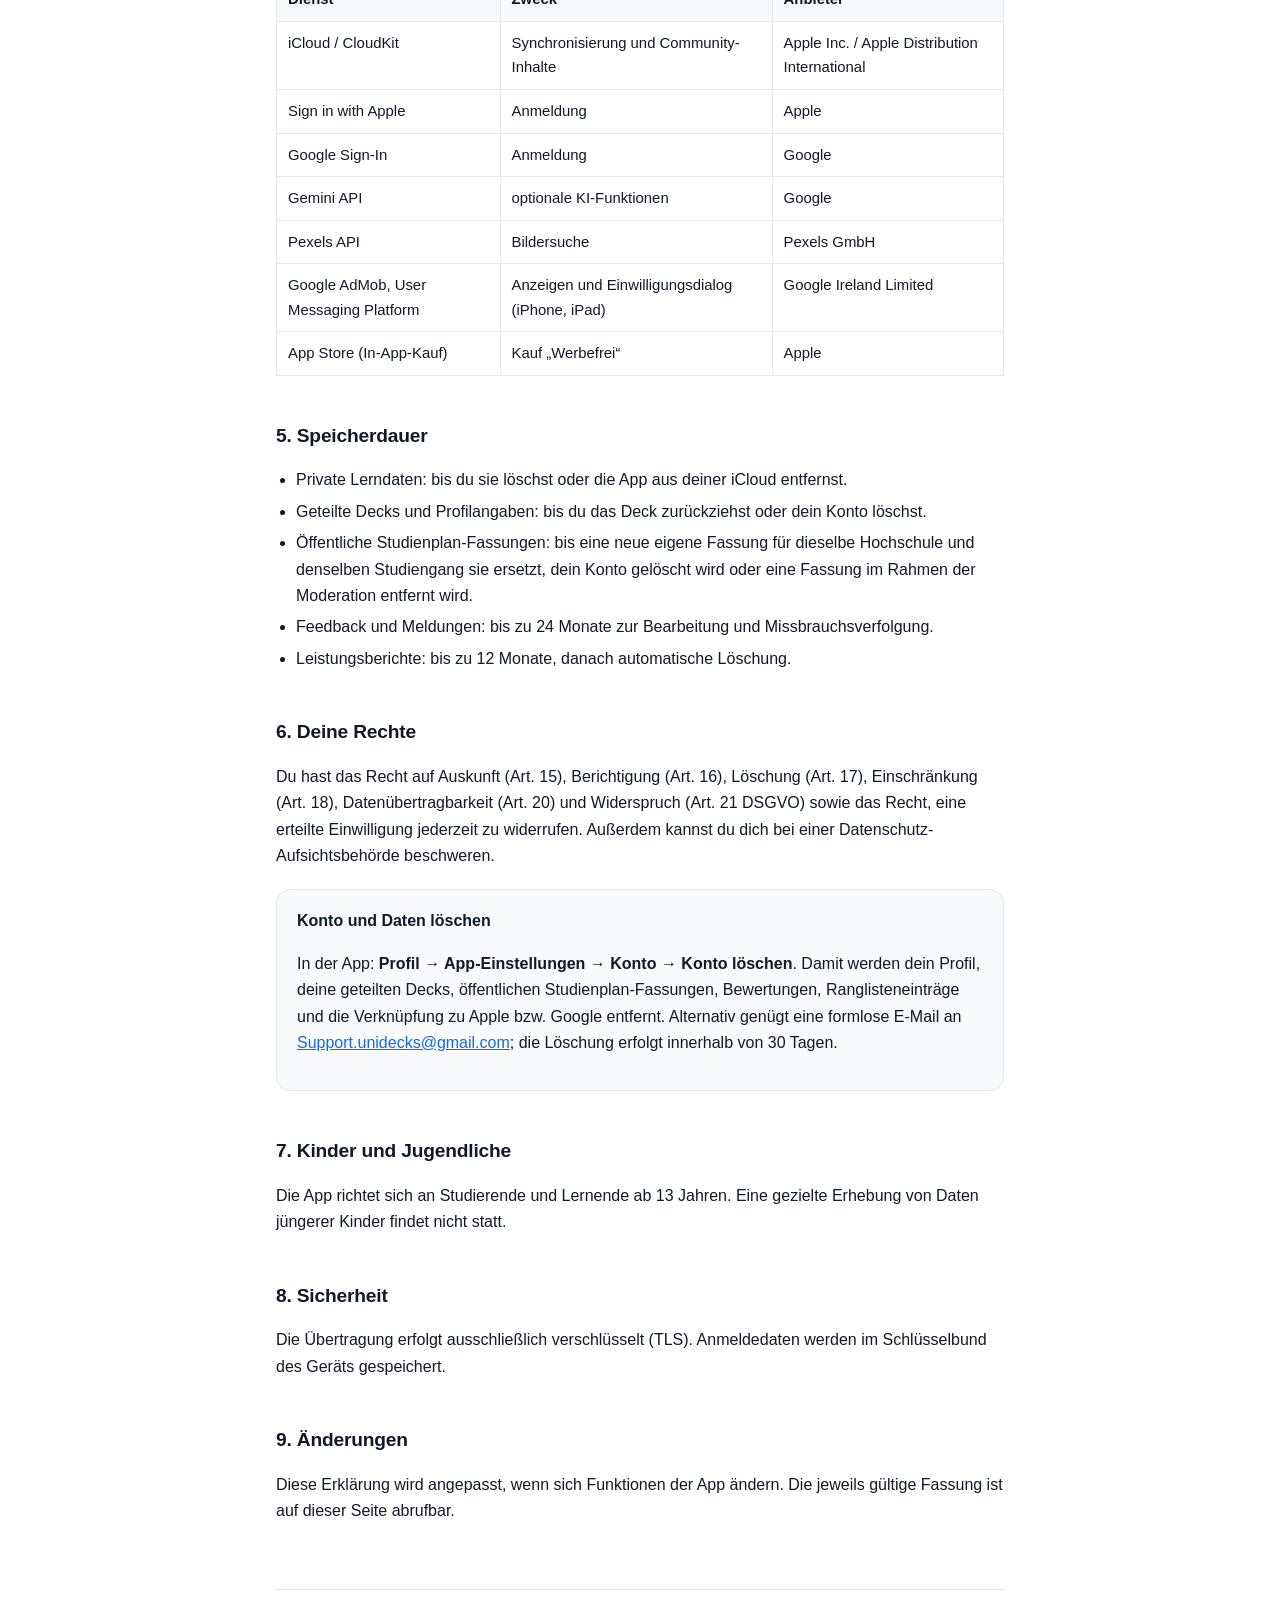
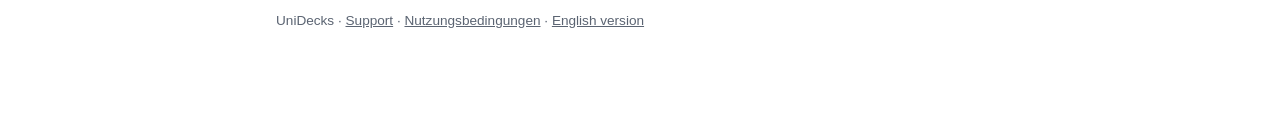
==== commit 4095d280: "Datenschutz um öffentliche Studienplan-Fassungen ergänzen" ====
--- a/privacy-de.html
+++ b/privacy-de.html
@@ -20,7 +20,7 @@
 
 <h1>Datenschutzerklärung</h1>
 <p class="lede">Wie UniDecks mit deinen Daten umgeht – vollständig und in verständlicher Sprache.</p>
-<p class="meta">Stand: 15. November 2026 · Gilt für die iOS-App UniDecks</p>
+<p class="meta">Stand: 18. November 2026 · Gilt für die iOS-App UniDecks</p>
 
 <div class="card">
 <h3>Das Wichtigste vorweg</h3>
@@ -66,11 +66,17 @@
 </ul>
 <p>Zweck: Betrieb der Community-Funktionen. Rechtsgrundlage: Art. 6 Abs. 1 lit. b DSGVO. Teilen ist immer freiwillig; ungeteilte Decks bleiben privat.</p>
 
+<p><strong>Studienplan-Links und öffentliche Fassungen</strong></p>
+<p>Wenn du im Studienplan-Assistenten einen Link eingibst, ruft die App die Adresse direkt auf. Der Seitenbetreiber erhält dabei die für den Abruf üblichen Verbindungsdaten, etwa deine IP-Adresse und die angeforderte Adresse. Zeigt der Link auf eine PDF, verwendet die App die Originaldatei. Andernfalls erstellt sie eine PDF-Fassung der Webseite. Die Fassung darf höchstens 15 MB groß sein; erkannte Anmeldeseiten und Seiten ohne ausreichenden Inhalt werden verworfen.</p>
+<p>Wenn du den Plan übernimmst und eine Fassung erstellt werden konnte, werden die PDF, der Quelllink, Hochschule und Studiengang, das Datum und deine iCloud-Benutzerkennung in der öffentlichen CloudKit-Datenbank gespeichert (Datensatztyp <code>StudyPlanSnapshot</code>). Die Fassung ist öffentlich zugänglich und wird in der App unter <strong>Entdecken → Studium</strong> für den jeweiligen Studiengang angezeigt. Pro iCloud-Konto, Hochschule und Studiengang wird eine Fassung gespeichert; eine neue Fassung von dir ersetzt die bisherige. Direkt hochgeladene PDFs werden durch diese Funktion nicht mit der Community geteilt.</p>
+<p>Fassungen anderer Beitragender kannst du über das Menü an der Studienplan-Karte per E-Mail melden oder die Beitragenden blockieren. Die vorbereitete Meldung enthält Hochschule, Studiengang, Quelllink und die iCloud-Kennung des Beitrags zur Zuordnung. Beim Löschen deines Kontos werden deine öffentlichen Studienplan-Fassungen entfernt.</p>
+
 <h3>2.4 KI-Funktionen (Google Gemini)</h3>
 <p>Für optionale Funktionen – automatisches Erstellen und Sortieren von Karten, Erkennen von Fachkategorien, Lernplanvorschläge – werden die dafür nötigen Inhalte an die Gemini-API von Google übertragen und dort verarbeitet:</p>
 <ul>
   <li>Text der betroffenen Karten bzw. Decks,</li>
-  <li>von dir ausgewählte Dokumente oder Bilder (z. B. PDF-Skripte), wenn du daraus Karten erzeugen lässt.</li>
+  <li>von dir ausgewählte Dokumente oder Bilder (z. B. PDF-Skripte), wenn du daraus Karten erzeugen lässt,</li>
+  <li>bei der Studienplananalyse der eingegebene Link und die Angaben zu deinem Studium, damit Gemini die Quelle abrufen und auswerten kann.</li>
 </ul>
 <p>Die Übertragung findet nur statt, wenn du eine solche Funktion aktiv auslöst. Anbieter ist Google Ireland Limited bzw. Google LLC; eine Übermittlung in Drittstaaten ist möglich und erfolgt auf Grundlage der EU-Standardvertragsklauseln. Rechtsgrundlage: Art. 6 Abs. 1 lit. b DSGVO. Details: <a href="https://policies.google.com/privacy">Datenschutzerklärung von Google</a>. Lade keine Inhalte hoch, die du nicht an einen externen Dienst geben möchtest.</p>
 
@@ -120,6 +126,7 @@
 <ul>
   <li>Private Lerndaten: bis du sie löschst oder die App aus deiner iCloud entfernst.</li>
   <li>Geteilte Decks und Profilangaben: bis du das Deck zurückziehst oder dein Konto löschst.</li>
+  <li>Öffentliche Studienplan-Fassungen: bis eine neue eigene Fassung für dieselbe Hochschule und denselben Studiengang sie ersetzt, dein Konto gelöscht wird oder eine Fassung im Rahmen der Moderation entfernt wird.</li>
   <li>Feedback und Meldungen: bis zu 24 Monate zur Bearbeitung und Missbrauchsverfolgung.</li>
   <li>Leistungsberichte: bis zu 12 Monate, danach automatische Löschung.</li>
 </ul>
@@ -129,7 +136,7 @@
 
 <div class="card">
 <h3>Konto und Daten löschen</h3>
-<p>In der App: <strong>Profil → App-Einstellungen → Konto → Konto löschen</strong>. Damit werden dein Profil, deine geteilten Decks, Bewertungen, Ranglisteneinträge und die Verknüpfung zu Apple bzw. Google entfernt. Alternativ genügt eine formlose E-Mail an <a href="mailto:Support.unidecks@gmail.com">Support.unidecks@gmail.com</a>; die Löschung erfolgt innerhalb von 30 Tagen.</p>
+<p>In der App: <strong>Profil → App-Einstellungen → Konto → Konto löschen</strong>. Damit werden dein Profil, deine geteilten Decks, öffentlichen Studienplan-Fassungen, Bewertungen, Ranglisteneinträge und die Verknüpfung zu Apple bzw. Google entfernt. Alternativ genügt eine formlose E-Mail an <a href="mailto:Support.unidecks@gmail.com">Support.unidecks@gmail.com</a>; die Löschung erfolgt innerhalb von 30 Tagen.</p>
 </div>
 
 <h2>7. Kinder und Jugendliche</h2>
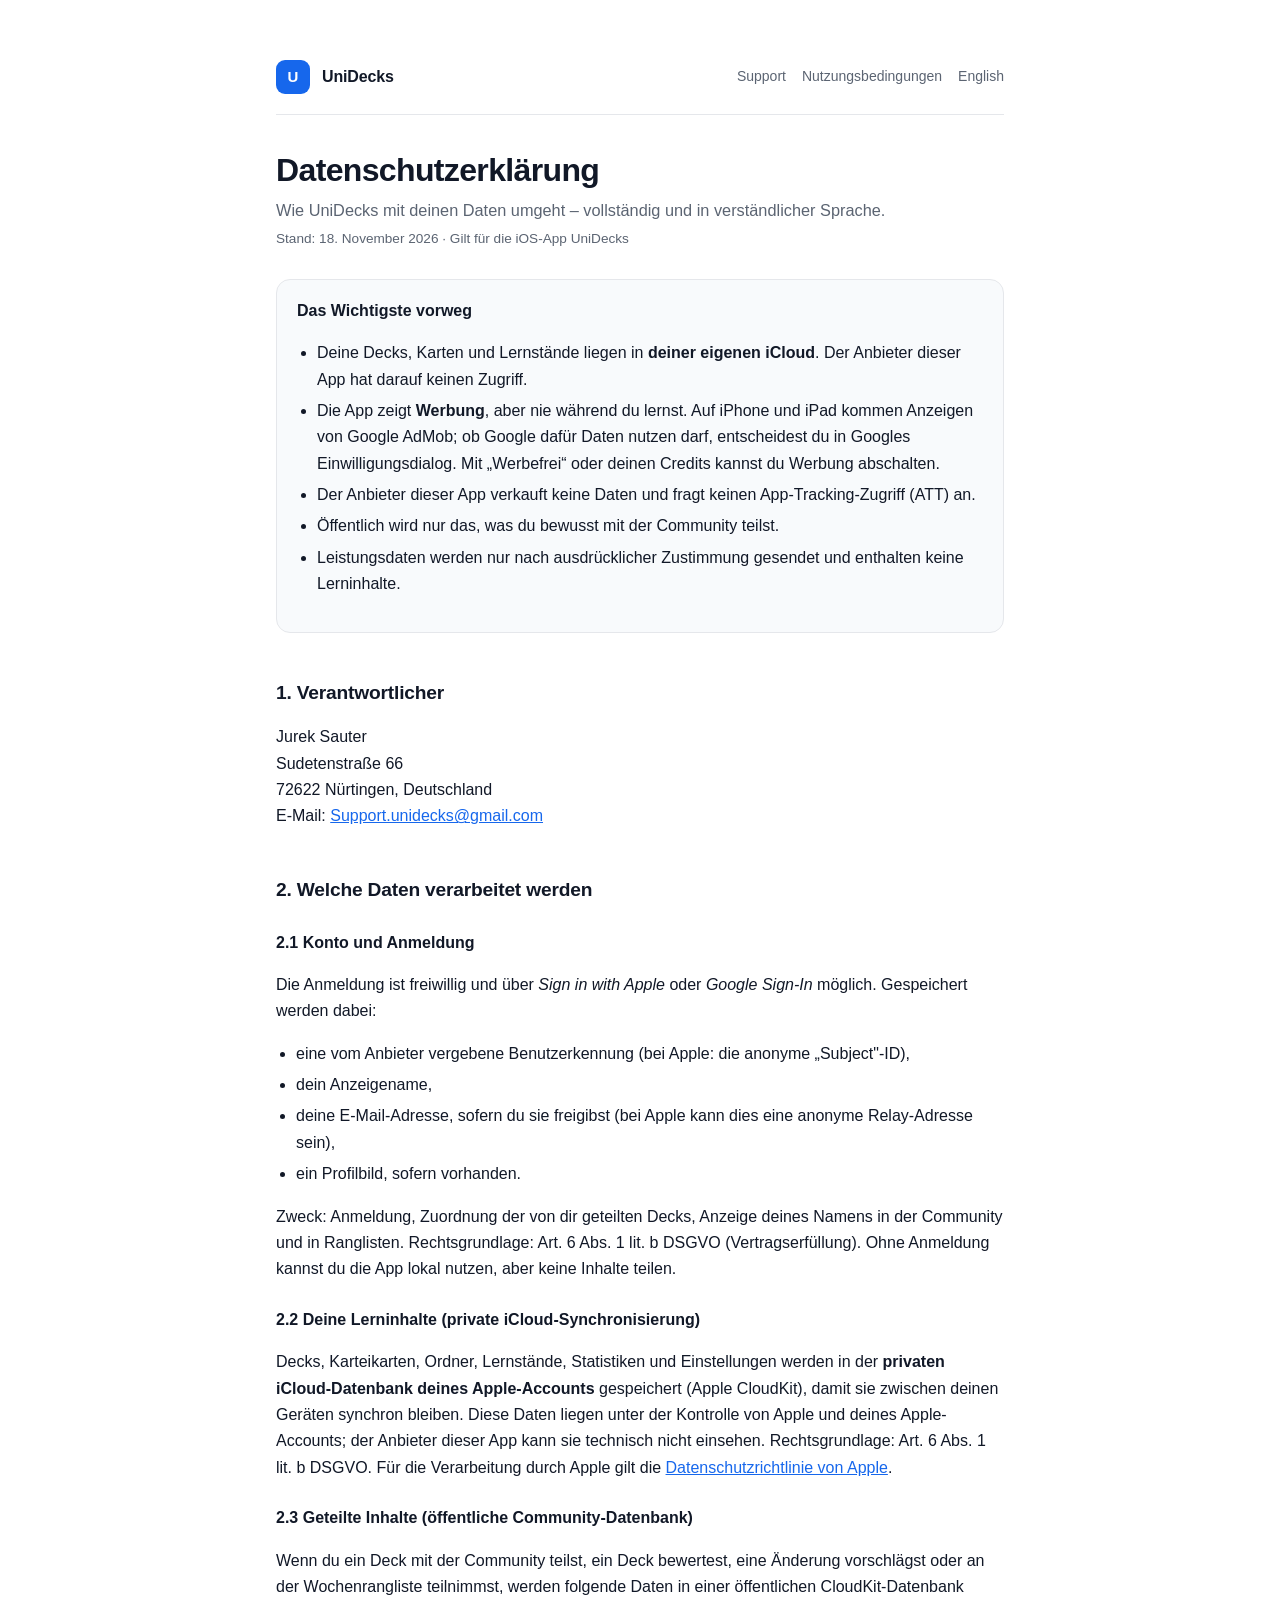
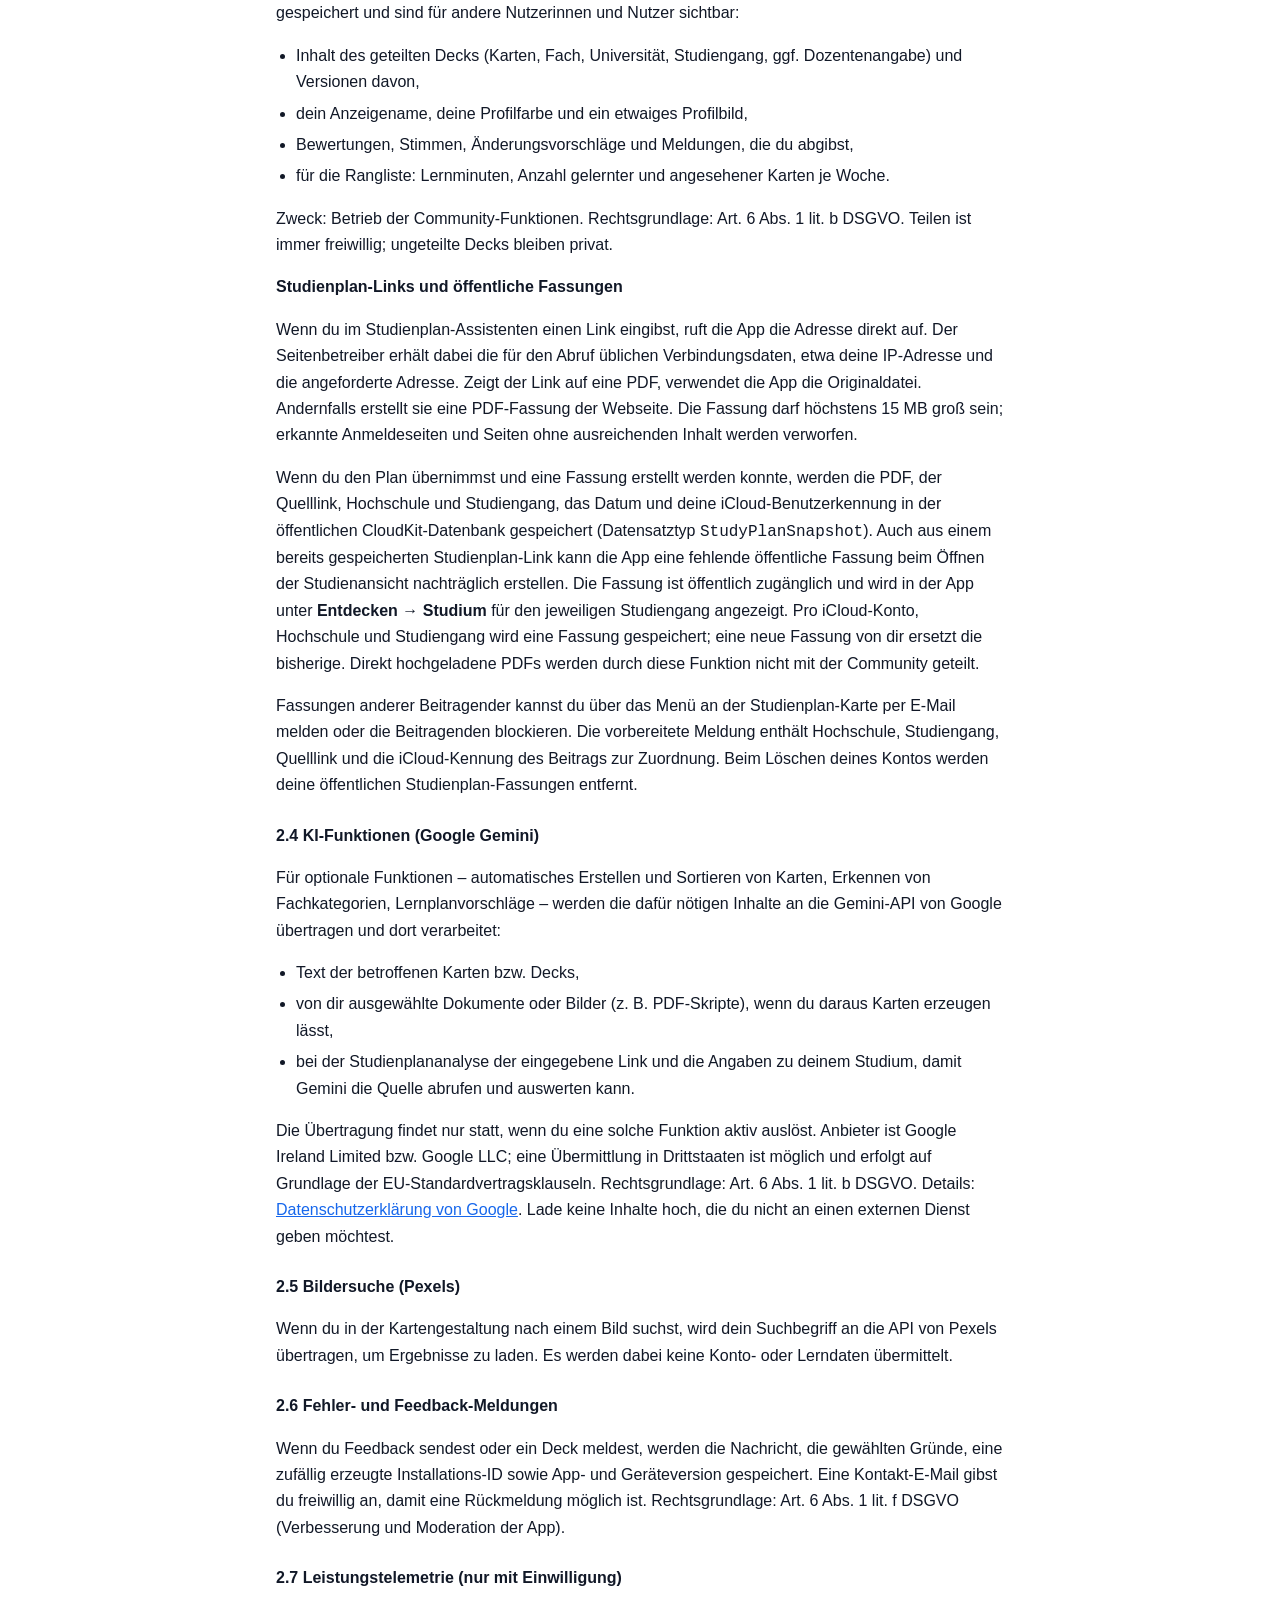
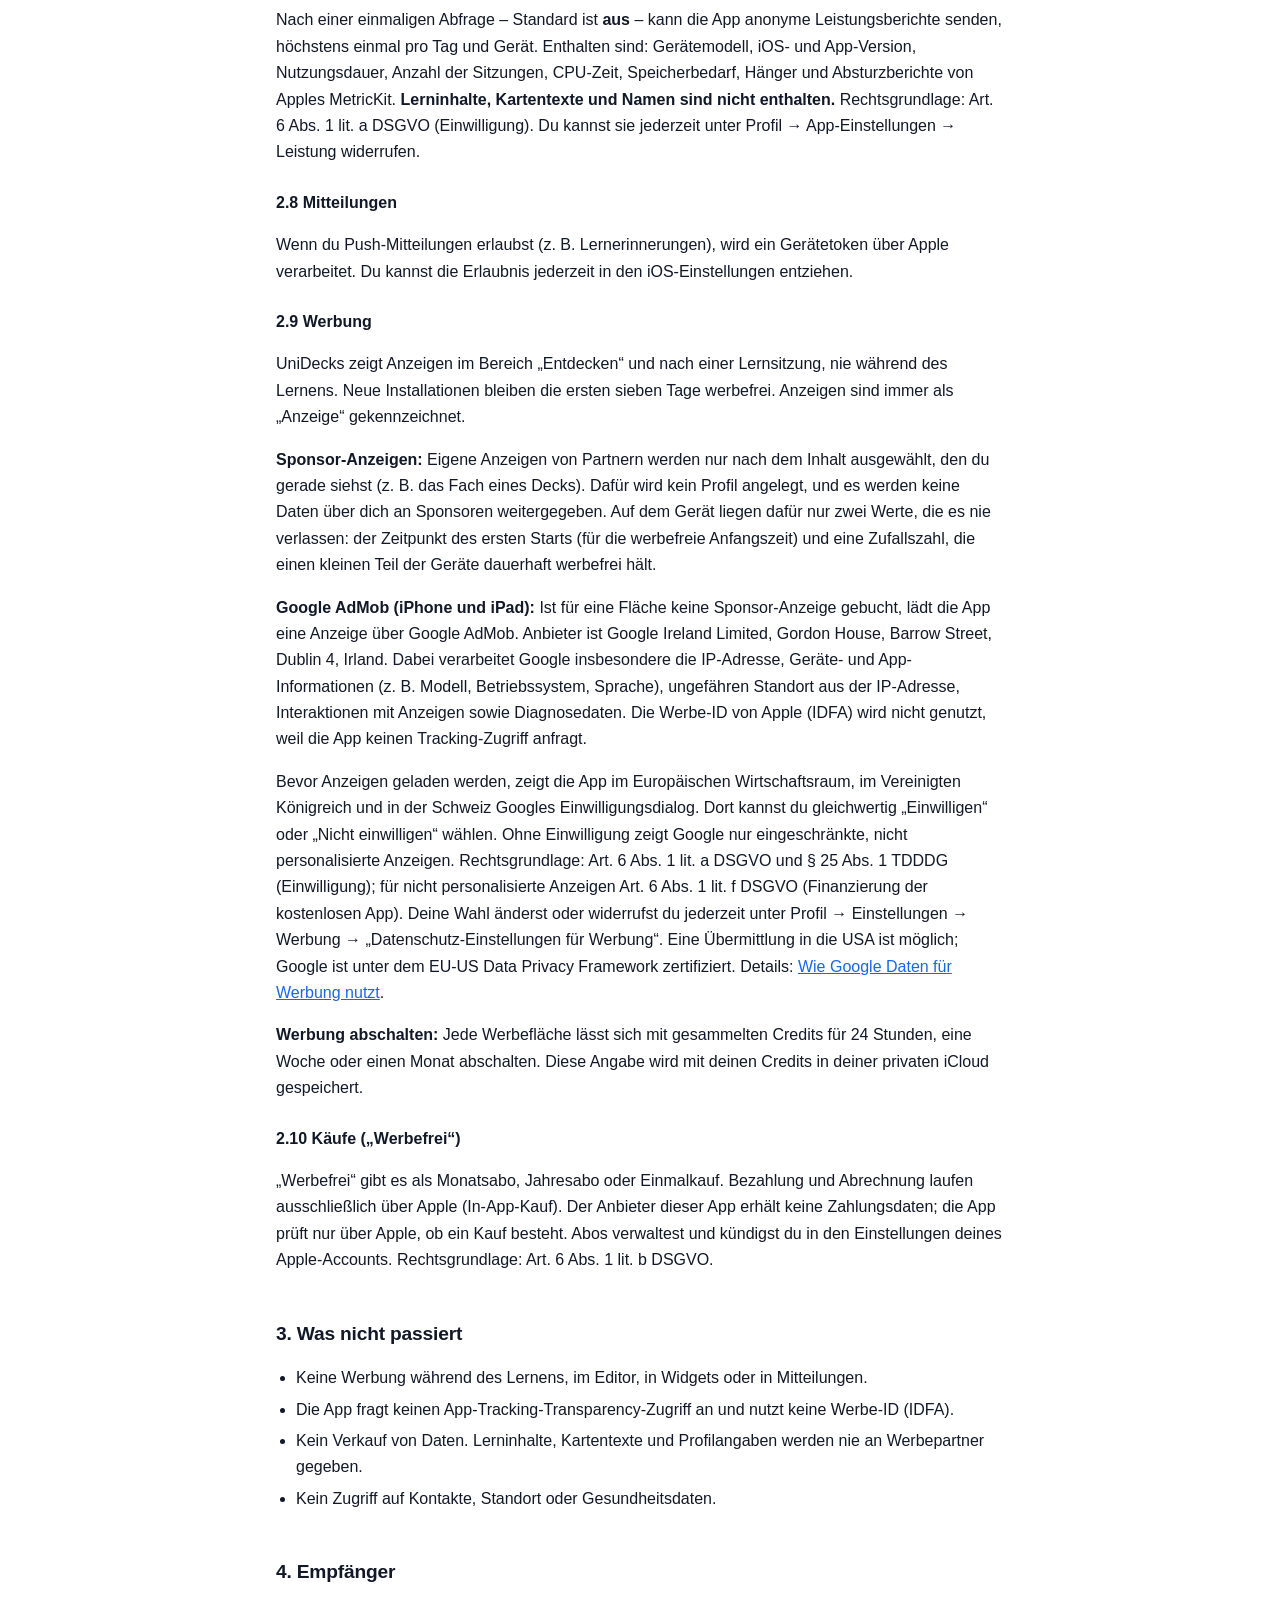
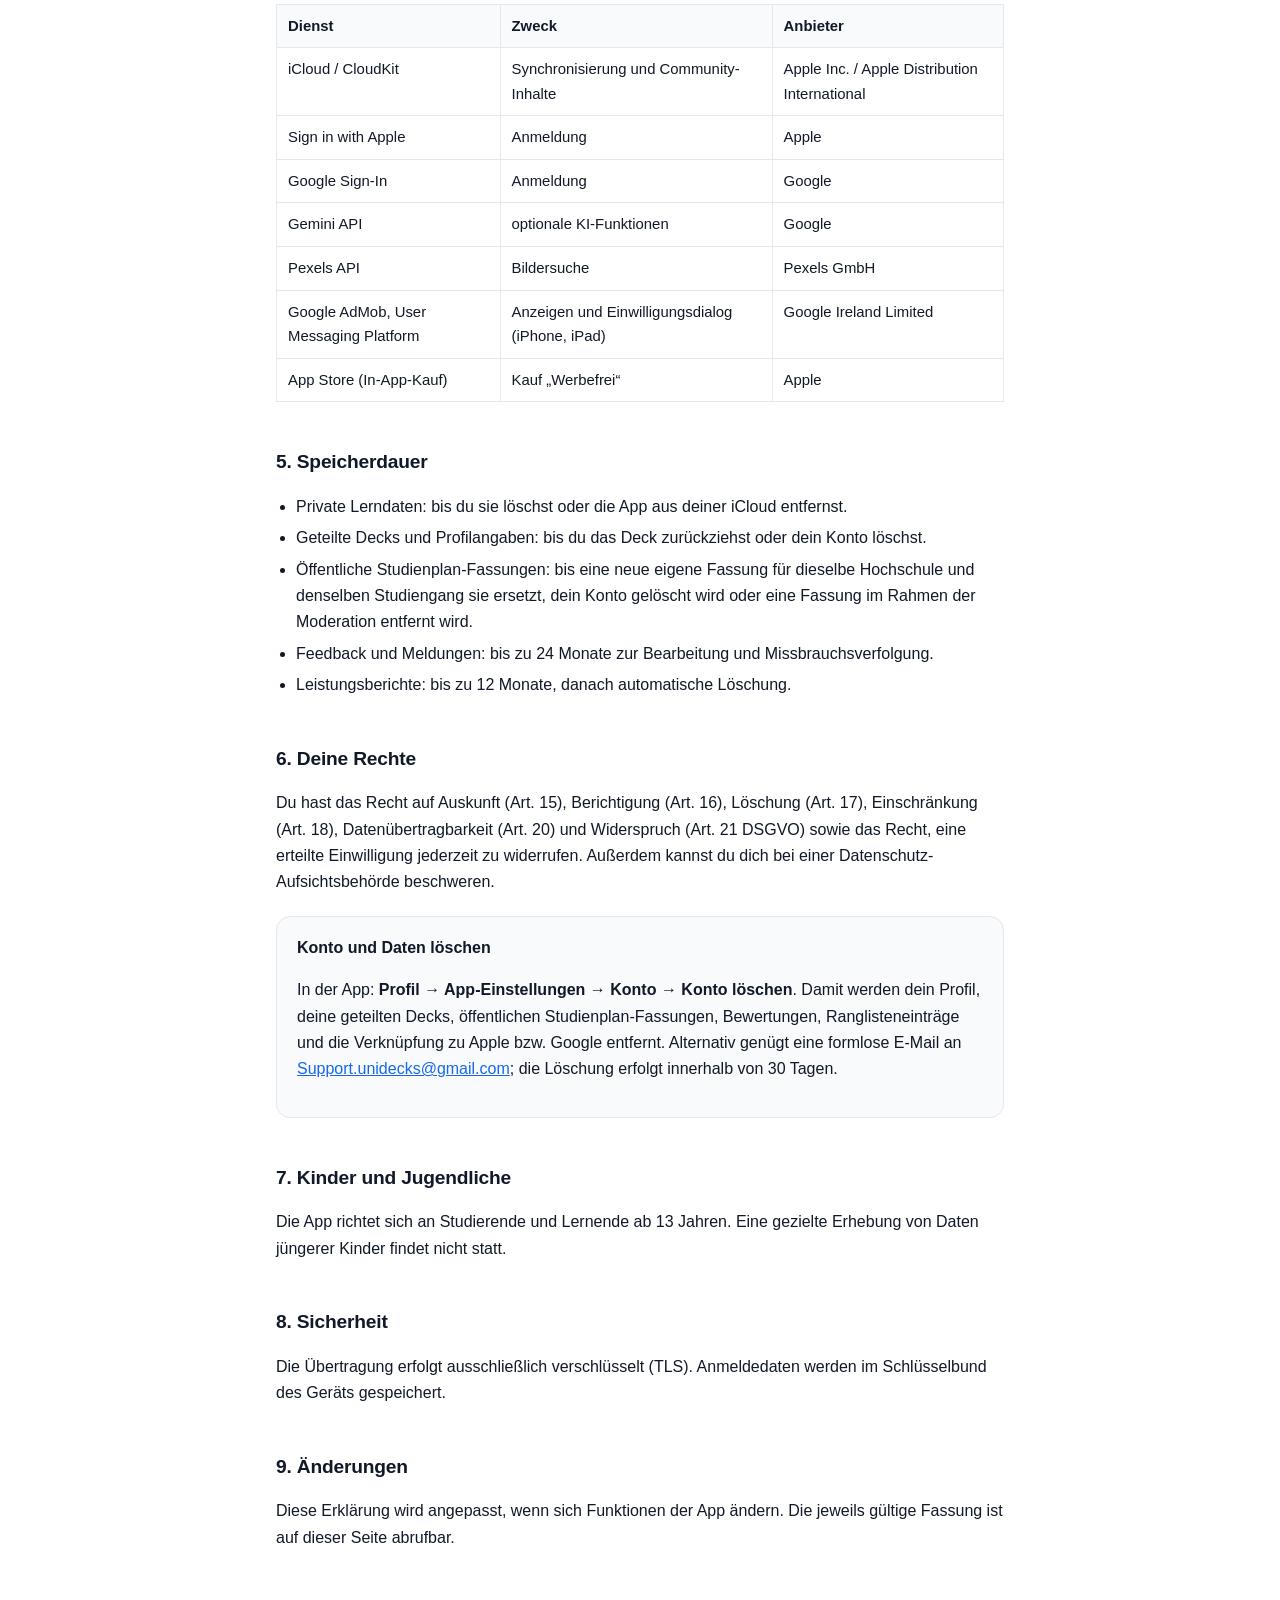
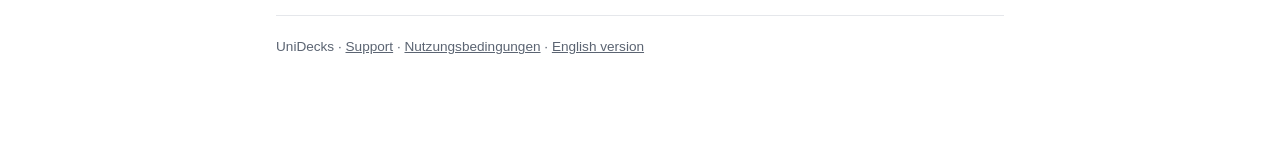
==== commit d144f862: "Nachträgliche Studienplan-Fassungen im Datenschutz beschreiben" ====
--- a/privacy-de.html
+++ b/privacy-de.html
@@ -68,7 +68,7 @@
 
 <p><strong>Studienplan-Links und öffentliche Fassungen</strong></p>
 <p>Wenn du im Studienplan-Assistenten einen Link eingibst, ruft die App die Adresse direkt auf. Der Seitenbetreiber erhält dabei die für den Abruf üblichen Verbindungsdaten, etwa deine IP-Adresse und die angeforderte Adresse. Zeigt der Link auf eine PDF, verwendet die App die Originaldatei. Andernfalls erstellt sie eine PDF-Fassung der Webseite. Die Fassung darf höchstens 15 MB groß sein; erkannte Anmeldeseiten und Seiten ohne ausreichenden Inhalt werden verworfen.</p>
-<p>Wenn du den Plan übernimmst und eine Fassung erstellt werden konnte, werden die PDF, der Quelllink, Hochschule und Studiengang, das Datum und deine iCloud-Benutzerkennung in der öffentlichen CloudKit-Datenbank gespeichert (Datensatztyp <code>StudyPlanSnapshot</code>). Die Fassung ist öffentlich zugänglich und wird in der App unter <strong>Entdecken → Studium</strong> für den jeweiligen Studiengang angezeigt. Pro iCloud-Konto, Hochschule und Studiengang wird eine Fassung gespeichert; eine neue Fassung von dir ersetzt die bisherige. Direkt hochgeladene PDFs werden durch diese Funktion nicht mit der Community geteilt.</p>
+<p>Wenn du den Plan übernimmst und eine Fassung erstellt werden konnte, werden die PDF, der Quelllink, Hochschule und Studiengang, das Datum und deine iCloud-Benutzerkennung in der öffentlichen CloudKit-Datenbank gespeichert (Datensatztyp <code>StudyPlanSnapshot</code>). Auch aus einem bereits gespeicherten Studienplan-Link kann die App eine fehlende öffentliche Fassung beim Öffnen der Studienansicht nachträglich erstellen. Die Fassung ist öffentlich zugänglich und wird in der App unter <strong>Entdecken → Studium</strong> für den jeweiligen Studiengang angezeigt. Pro iCloud-Konto, Hochschule und Studiengang wird eine Fassung gespeichert; eine neue Fassung von dir ersetzt die bisherige. Direkt hochgeladene PDFs werden durch diese Funktion nicht mit der Community geteilt.</p>
 <p>Fassungen anderer Beitragender kannst du über das Menü an der Studienplan-Karte per E-Mail melden oder die Beitragenden blockieren. Die vorbereitete Meldung enthält Hochschule, Studiengang, Quelllink und die iCloud-Kennung des Beitrags zur Zuordnung. Beim Löschen deines Kontos werden deine öffentlichen Studienplan-Fassungen entfernt.</p>
 
 <h3>2.4 KI-Funktionen (Google Gemini)</h3>
